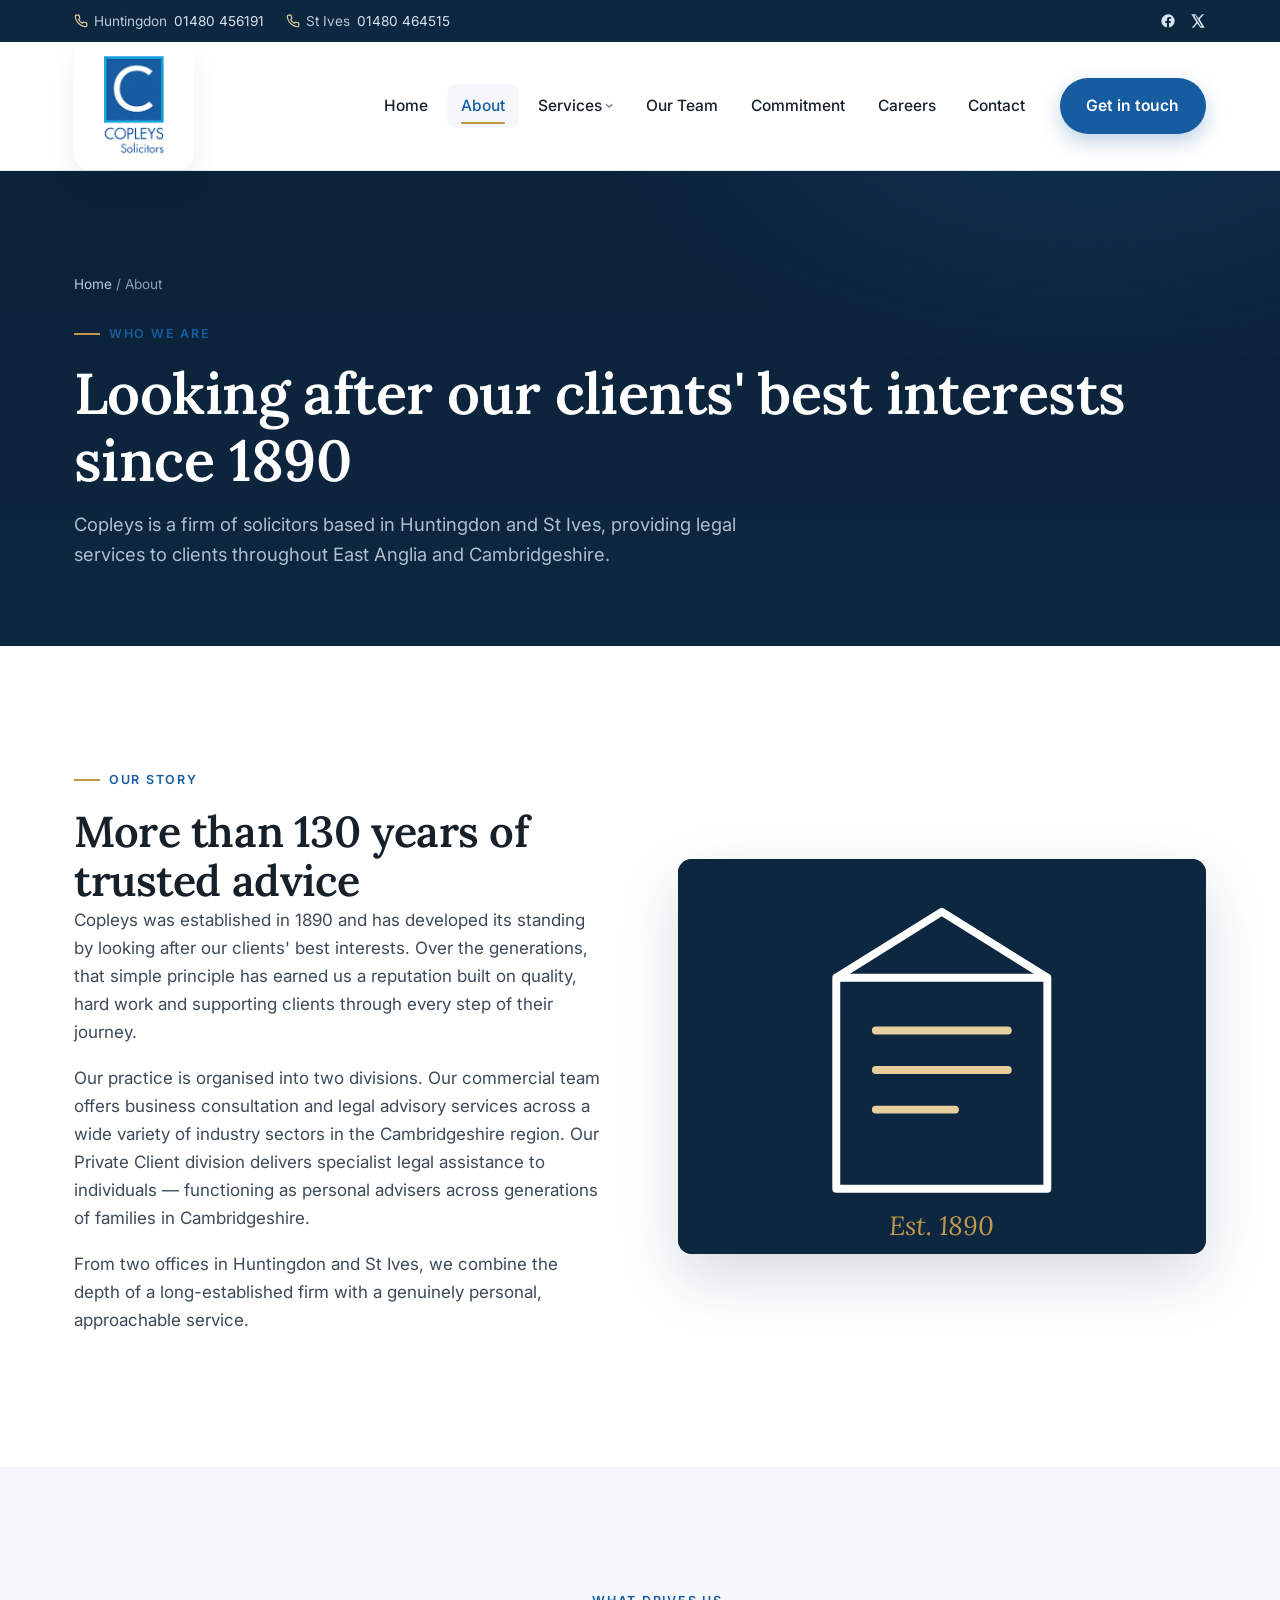
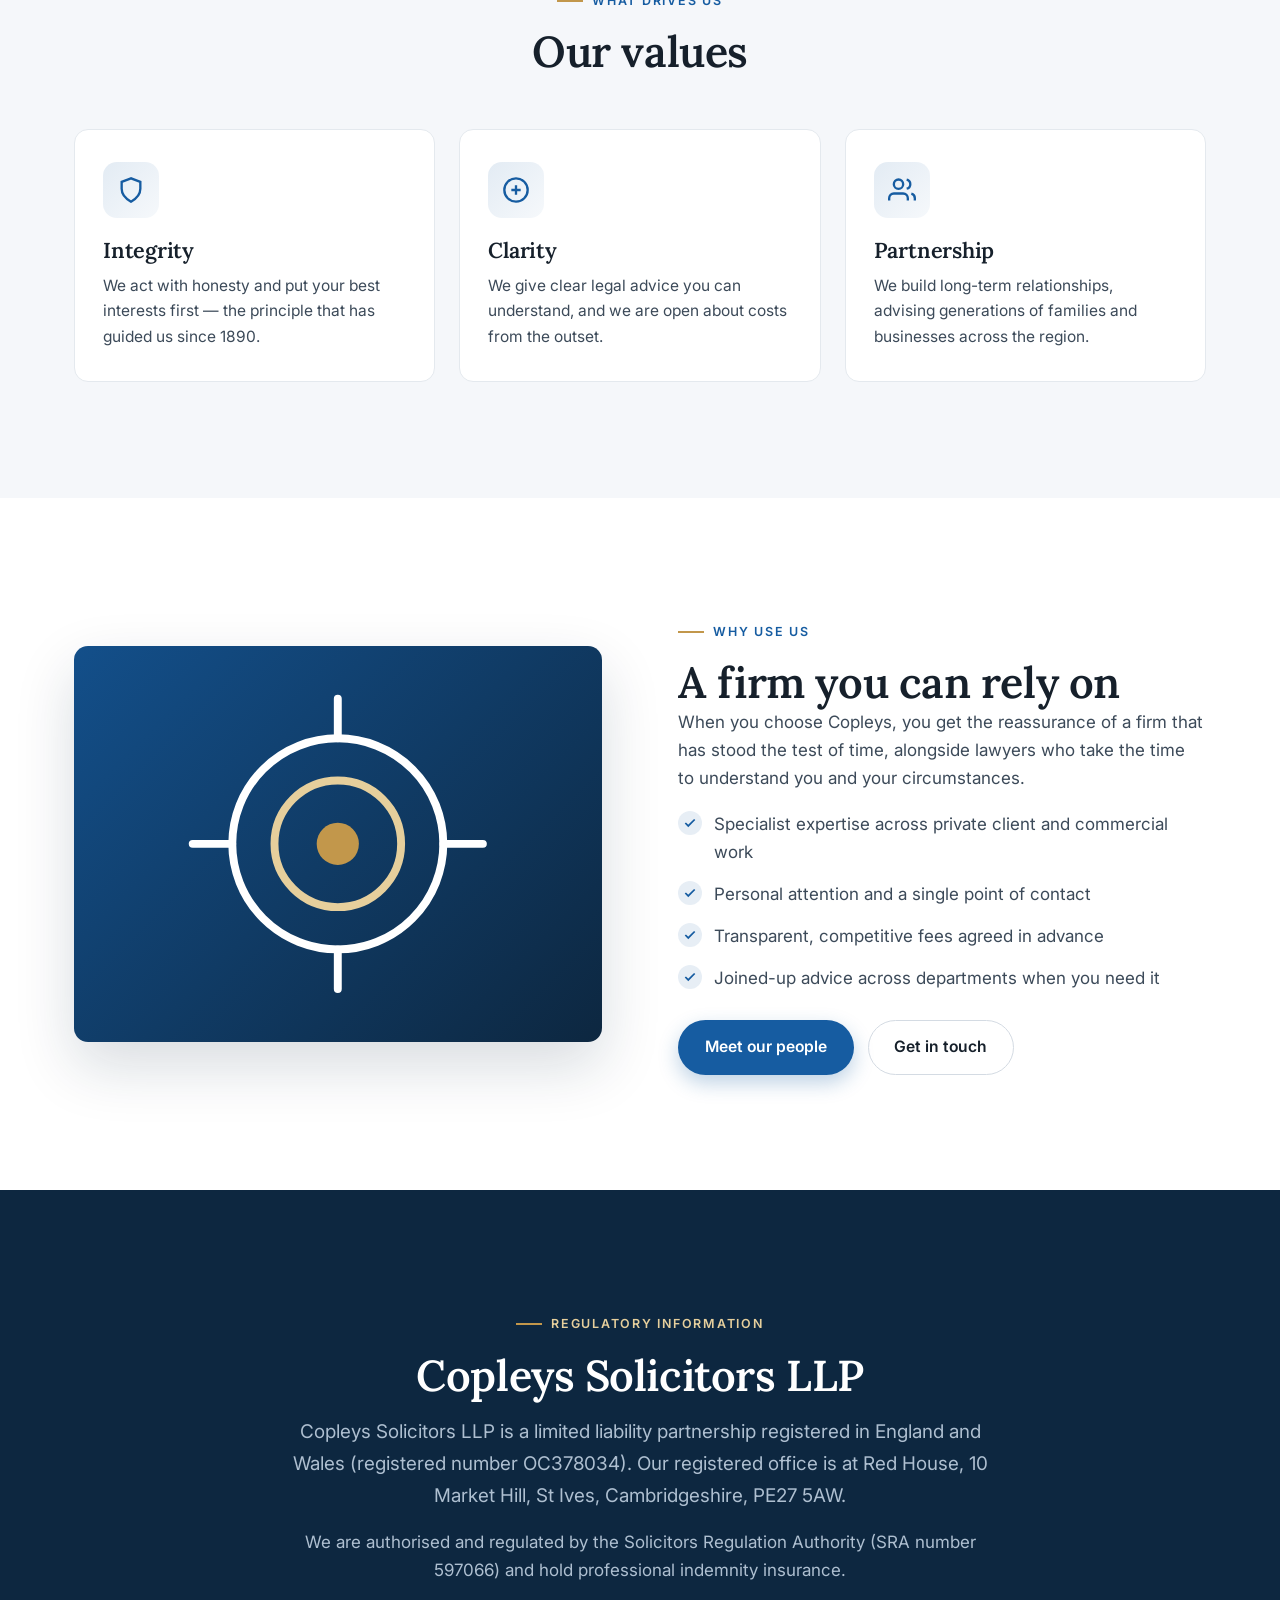
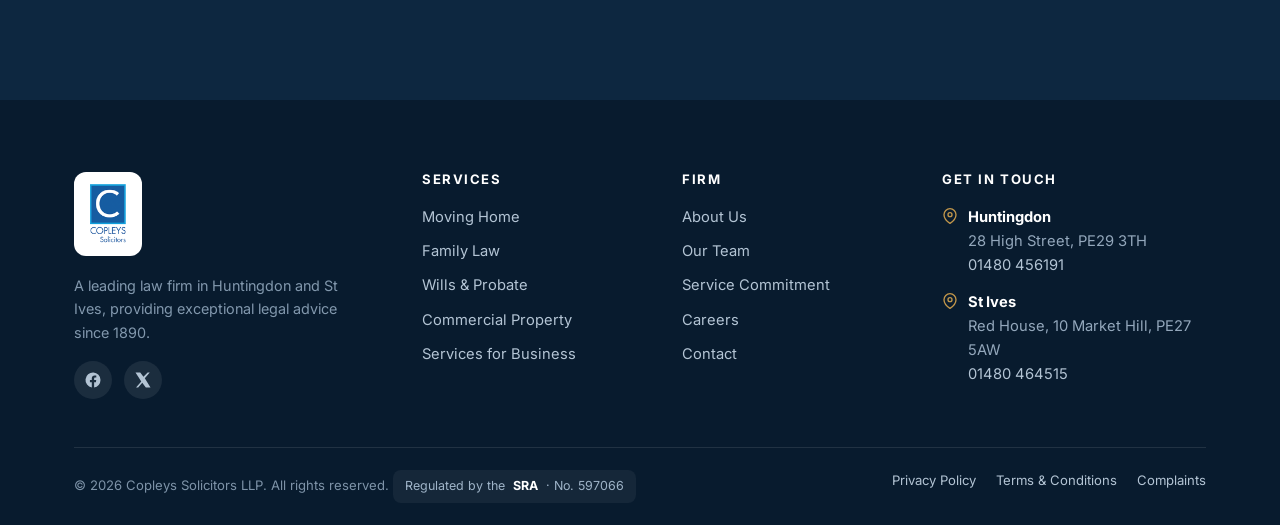
==== about.html @ 46e03400 "Initial commit" ====
<!DOCTYPE html>
<html lang="en-GB">
<head>
<meta charset="UTF-8">
<meta name="viewport" content="width=device-width, initial-scale=1.0">
<title>About Us | Copleys Solicitors, Established 1890</title>
<meta name="description" content="Copleys Solicitors was established in 1890. Personal advisers across generations of families in Huntingdon, St Ives and throughout Cambridgeshire and East Anglia.">
<link rel="icon" href="assets/favicon.png" type="image/png">
<link rel="preconnect" href="https://fonts.googleapis.com">
<link rel="preconnect" href="https://fonts.gstatic.com" crossorigin>
<link href="https://fonts.googleapis.com/css2?family=Inter:wght@400;500;600;700&family=Lora:ital,wght@0,500;0,600;1,500&display=swap" rel="stylesheet">
<link rel="stylesheet" href="css/styles.css">
</head>
<body>

<div class="topbar">
  <div class="container">
    <div class="topbar__offices">
      <span><svg viewBox="0 0 24 24" fill="none" stroke="currentColor" stroke-width="2"><path d="M22 16.9v3a2 2 0 0 1-2.2 2 19.8 19.8 0 0 1-8.6-3 19.5 19.5 0 0 1-6-6 19.8 19.8 0 0 1-3-8.6A2 2 0 0 1 4.1 2h3a2 2 0 0 1 2 1.7c.1 1 .4 1.9.7 2.8a2 2 0 0 1-.5 2.1L8.1 9.9a16 16 0 0 0 6 6l1.3-1.3a2 2 0 0 1 2.1-.4c.9.3 1.8.6 2.8.7a2 2 0 0 1 1.7 2z"/></svg> Huntingdon <a href="tel:01480456191">01480 456191</a></span>
      <span><svg viewBox="0 0 24 24" fill="none" stroke="currentColor" stroke-width="2"><path d="M22 16.9v3a2 2 0 0 1-2.2 2 19.8 19.8 0 0 1-8.6-3 19.5 19.5 0 0 1-6-6 19.8 19.8 0 0 1-3-8.6A2 2 0 0 1 4.1 2h3a2 2 0 0 1 2 1.7c.1 1 .4 1.9.7 2.8a2 2 0 0 1-.5 2.1L8.1 9.9a16 16 0 0 0 6 6l1.3-1.3a2 2 0 0 1 2.1-.4c.9.3 1.8.6 2.8.7a2 2 0 0 1 1.7 2z"/></svg> St Ives <a href="tel:01480464515">01480 464515</a></span>
    </div>
    <div class="topbar__social">
      <a href="https://www.facebook.com/pages/Copleys-Solicitors/269666099890177" aria-label="Copleys on Facebook" target="_blank" rel="noopener"><svg viewBox="0 0 24 24" fill="currentColor"><path d="M22 12a10 10 0 1 0-11.6 9.9v-7H7.9V12h2.5V9.8c0-2.5 1.5-3.9 3.8-3.9 1.1 0 2.2.2 2.2.2v2.5h-1.3c-1.2 0-1.6.8-1.6 1.6V12h2.8l-.4 2.9h-2.4v7A10 10 0 0 0 22 12z"/></svg></a>
      <a href="https://twitter.com/CopleysLaw" aria-label="Copleys on X" target="_blank" rel="noopener"><svg viewBox="0 0 24 24" fill="currentColor"><path d="M18.2 2H21l-6.6 7.5L22 22h-6.2l-4.8-6.3L5.5 22H2.7l7-8L2 2h6.3l4.3 5.7L18.2 2zm-2.2 18h1.7L8.1 3.8H6.3L16 20z"/></svg></a>
    </div>
  </div>
</div>

<header class="site-header">
  <div class="container nav">
    <a href="index.html" class="brand" aria-label="Copleys Solicitors home"><img src="assets/logo.png" alt="Copleys Solicitors"></a>
    <button class="burger" aria-label="Toggle menu" aria-expanded="false"><span></span><span></span><span></span></button>
    <div class="nav-menu">
      <ul class="nav-links nav-left">
        <li><a href="index.html">Home</a></li>
        <li><a href="about.html" aria-current="page">About</a></li>
        <li class="has-sub">
          <a href="services.html">Services</a>
          <div class="submenu">
            <a href="services.html#conveyancing">Moving Home<span>Residential conveyancing</span></a>
            <a href="services.html#family">Family Law<span>Divorce, children &amp; finances</span></a>
            <a href="services.html#wills">Wills, Probate &amp; Trusts<span>Estate planning &amp; LPAs</span></a>
            <a href="services.html#commercial-property">Commercial Property<span>Acquisitions &amp; leases</span></a>
            <a href="services.html#business">Services for Business<span>Advice for every stage</span></a>
            <a href="services.html#commercial">Commercial<span>Corporate &amp; transactions</span></a>
          </div>
        </li>
      </ul>
      <ul class="nav-links nav-right">
        <li><a href="team.html">Our Team</a></li>
        <li><a href="commitment.html">Commitment</a></li>
        <li><a href="careers.html">Careers</a></li>
        <li><a href="contact.html">Contact</a></li>
      </ul>
      <a href="contact.html" class="btn btn--primary nav-btn">Get in touch</a>
    </div>
  </div>
</header>

<main>
<section class="page-hero">
  <div class="container">
    <div class="breadcrumb"><a href="index.html">Home</a> / About</div>
    <span class="eyebrow">Who We Are</span>
    <h1>Looking after our clients' best interests since 1890</h1>
    <p>Copleys is a firm of solicitors based in Huntingdon and St Ives, providing legal services to clients throughout East Anglia and Cambridgeshire.</p>
  </div>
</section>

<section class="section">
  <div class="container split">
    <div class="reveal">
      <span class="eyebrow">Our Story</span>
      <h2>More than 130 years of trusted advice</h2>
      <div class="prose">
        <p>Copleys was established in 1890 and has developed its standing by looking after our clients' best interests. Over the generations, that simple principle has earned us a reputation built on quality, hard work and supporting clients through every step of their journey.</p>
        <p>Our practice is organised into two divisions. Our commercial team offers business consultation and legal advisory services across a wide variety of industry sectors in the Cambridgeshire region. Our Private Client division delivers specialist legal assistance to individuals — functioning as personal advisers across generations of families in Cambridgeshire.</p>
        <p>From two offices in Huntingdon and St Ives, we combine the depth of a long-established firm with a genuinely personal, approachable service.</p>
      </div>
    </div>
    <div class="split__media reveal">
      <div class="feature-media">
        <svg viewBox="0 0 400 300" preserveAspectRatio="xMidYMid slice"><rect width="400" height="300" fill="#0d2740"/><g fill="none" stroke="#fff" stroke-width="6" stroke-linejoin="round"><path d="M120 90 h160 v160 h-160 z"/><path d="M120 90 200 40 280 90"/></g><path d="M150 130 h100 M150 160 h100 M150 190 h60" stroke="#e6cf9c" stroke-width="6" stroke-linecap="round"/><text x="200" y="285" text-anchor="middle" fill="#c2974b" font-family="Lora,serif" font-style="italic" font-size="20">Est. 1890</text></svg>
      </div>
    </div>
  </div>
</section>

<!-- Values -->
<section class="section section--soft">
  <div class="container">
    <div class="sec-head center reveal"><span class="eyebrow">What Drives Us</span><h2>Our values</h2></div>
    <div class="grid grid-3">
      <div class="svc-card reveal">
        <div class="ico"><svg viewBox="0 0 24 24" fill="none" stroke="currentColor" stroke-width="2"><path d="M12 2 4 5v6c0 5 3.4 8.5 8 11 4.6-2.5 8-6 8-11V5l-8-3z"/></svg></div>
        <h3>Integrity</h3><p>We act with honesty and put your best interests first — the principle that has guided us since 1890.</p>
      </div>
      <div class="svc-card reveal">
        <div class="ico"><svg viewBox="0 0 24 24" fill="none" stroke="currentColor" stroke-width="2"><path d="M12 8v8M8 12h8"/><circle cx="12" cy="12" r="10"/></svg></div>
        <h3>Clarity</h3><p>We give clear legal advice you can understand, and we are open about costs from the outset.</p>
      </div>
      <div class="svc-card reveal">
        <div class="ico"><svg viewBox="0 0 24 24" fill="none" stroke="currentColor" stroke-width="2"><path d="M17 21v-2a4 4 0 0 0-4-4H5a4 4 0 0 0-4 4v2"/><circle cx="9" cy="7" r="4"/><path d="M23 21v-2a4 4 0 0 0-3-3.9M16 3.1a4 4 0 0 1 0 7.8"/></svg></div>
        <h3>Partnership</h3><p>We build long-term relationships, advising generations of families and businesses across the region.</p>
      </div>
    </div>
  </div>
</section>

<!-- Mission / Why use us -->
<section class="section">
  <div class="container split">
    <div class="split__media reveal">
      <div class="feature-media" style="background:linear-gradient(135deg,#134f8a,#0d2740)"><svg viewBox="0 0 400 300" preserveAspectRatio="xMidYMid slice"><rect width="400" height="300" fill="none"/><circle cx="200" cy="150" r="80" fill="none" stroke="#fff" stroke-width="6"/><circle cx="200" cy="150" r="48" fill="none" stroke="#e6cf9c" stroke-width="6"/><circle cx="200" cy="150" r="16" fill="#c2974b"/><path d="M200 70 V40 M200 260 V230 M120 150 H90 M280 150 H310" stroke="#fff" stroke-width="6" stroke-linecap="round"/></svg></div>
    </div>
    <div class="reveal">
      <span class="eyebrow">Why Use Us</span>
      <h2>A firm you can rely on</h2>
      <div class="prose">
        <p>When you choose Copleys, you get the reassurance of a firm that has stood the test of time, alongside lawyers who take the time to understand you and your circumstances.</p>
        <ul class="checklist">
          <li><span class="tick"><svg viewBox="0 0 24 24" fill="none" stroke="currentColor" stroke-width="3"><path d="M20 6 9 17l-5-5"/></svg></span> Specialist expertise across private client and commercial work</li>
          <li><span class="tick"><svg viewBox="0 0 24 24" fill="none" stroke="currentColor" stroke-width="3"><path d="M20 6 9 17l-5-5"/></svg></span> Personal attention and a single point of contact</li>
          <li><span class="tick"><svg viewBox="0 0 24 24" fill="none" stroke="currentColor" stroke-width="3"><path d="M20 6 9 17l-5-5"/></svg></span> Transparent, competitive fees agreed in advance</li>
          <li><span class="tick"><svg viewBox="0 0 24 24" fill="none" stroke="currentColor" stroke-width="3"><path d="M20 6 9 17l-5-5"/></svg></span> Joined-up advice across departments when you need it</li>
        </ul>
      </div>
      <div class="btn-row" style="margin-top:28px"><a href="team.html" class="btn btn--primary">Meet our people</a><a href="contact.html" class="btn btn--ghost">Get in touch</a></div>
    </div>
  </div>
</section>

<!-- Regulatory -->
<section class="section section--navy">
  <div class="container narrow center">
    <span class="eyebrow">Regulatory Information</span>
    <h2>Copleys Solicitors LLP</h2>
    <p class="lead" style="margin-top:16px">Copleys Solicitors LLP is a limited liability partnership registered in England and Wales (registered number OC378034). Our registered office is at Red House, 10 Market Hill, St Ives, Cambridgeshire, PE27 5AW.</p>
    <p style="margin-top:16px;color:#aebfd0">We are authorised and regulated by the Solicitors Regulation Authority (SRA number 597066) and hold professional indemnity insurance.</p>
  </div>
</section>
</main>

<footer class="site-footer">
  <div class="container">
    <div class="footer-grid">
      <div class="footer-brand">
        <img src="assets/logo.png" alt="Copleys Solicitors">
        <p>A leading law firm in Huntingdon and St Ives, providing exceptional legal advice since 1890.</p>
        <div class="footer-social">
          <a href="https://www.facebook.com/pages/Copleys-Solicitors/269666099890177" aria-label="Facebook" target="_blank" rel="noopener"><svg viewBox="0 0 24 24" fill="currentColor"><path d="M22 12a10 10 0 1 0-11.6 9.9v-7H7.9V12h2.5V9.8c0-2.5 1.5-3.9 3.8-3.9 1.1 0 2.2.2 2.2.2v2.5h-1.3c-1.2 0-1.6.8-1.6 1.6V12h2.8l-.4 2.9h-2.4v7A10 10 0 0 0 22 12z"/></svg></a>
          <a href="https://twitter.com/CopleysLaw" aria-label="X" target="_blank" rel="noopener"><svg viewBox="0 0 24 24" fill="currentColor"><path d="M18.2 2H21l-6.6 7.5L22 22h-6.2l-4.8-6.3L5.5 22H2.7l7-8L2 2h6.3l4.3 5.7L18.2 2z"/></svg></a>
        </div>
      </div>
      <div><h4>Services</h4><ul class="footer-links"><li><a href="services.html#conveyancing">Moving Home</a></li><li><a href="services.html#family">Family Law</a></li><li><a href="services.html#wills">Wills &amp; Probate</a></li><li><a href="services.html#commercial-property">Commercial Property</a></li><li><a href="services.html#business">Services for Business</a></li></ul></div>
      <div><h4>Firm</h4><ul class="footer-links"><li><a href="about.html">About Us</a></li><li><a href="team.html">Our Team</a></li><li><a href="commitment.html">Service Commitment</a></li><li><a href="careers.html">Careers</a></li><li><a href="contact.html">Contact</a></li></ul></div>
      <div><h4>Get in touch</h4><ul class="footer-contact">
        <li><svg viewBox="0 0 24 24" fill="none" stroke="currentColor" stroke-width="2"><path d="M21 10c0 7-9 13-9 13s-9-6-9-13a9 9 0 0 1 18 0z"/><circle cx="12" cy="10" r="3"/></svg><span><strong style="color:#fff">Huntingdon</strong><br>28 High Street, PE29 3TH<br><a href="tel:01480456191">01480 456191</a></span></li>
        <li><svg viewBox="0 0 24 24" fill="none" stroke="currentColor" stroke-width="2"><path d="M21 10c0 7-9 13-9 13s-9-6-9-13a9 9 0 0 1 18 0z"/><circle cx="12" cy="10" r="3"/></svg><span><strong style="color:#fff">St Ives</strong><br>Red House, 10 Market Hill, PE27 5AW<br><a href="tel:01480464515">01480 464515</a></span></li>
      </ul></div>
    </div>
    <div class="footer-bottom">
      <div>© <span id="year">2026</span> Copleys Solicitors LLP. All rights reserved. <span class="sra-badge">Regulated by the <strong>SRA</strong> · No. 597066</span></div>
      <div class="legal-links"><a href="privacy.html">Privacy Policy</a><a href="terms.html">Terms &amp; Conditions</a><a href="commitment.html#complaints">Complaints</a></div>
    </div>
  </div>
</footer>
<script src="js/main.js"></script>
</body>
</html>
---- css/styles.css ----
/* ==========================================================================
   Copleys Solicitors — modern rebuild
   Brand blue sampled from logo: #165CA1
   ========================================================================== */

:root {
  /* Brand */
  --blue:        #165ca1;   /* exact logo blue */
  --blue-600:    #134f8a;
  --blue-700:    #0f3f70;
  --navy:        #0d2740;   /* deep navy for dark sections */
  --navy-900:    #081b2e;
  --gold:        #c2974b;   /* restrained premium accent */
  --gold-soft:   #e6cf9c;

  /* Neutrals */
  --ink:         #16202b;
  --body:        #3c4a59;
  --muted:       #6b7886;
  --line:        #e4e9ee;
  --line-2:      #d4dbe3;
  --bg:          #ffffff;
  --bg-soft:     #f5f7fa;
  --bg-soft-2:   #eef2f6;
  --white:       #ffffff;

  /* Type */
  --serif: "Lora", Georgia, "Times New Roman", serif;
  --sans:  "Inter", -apple-system, BlinkMacSystemFont, "Segoe UI", Roboto, sans-serif;

  /* Layout */
  --maxw: 1180px;
  --radius: 14px;
  --radius-sm: 10px;
  --shadow-sm: 0 1px 2px rgba(13,39,64,.06), 0 2px 8px rgba(13,39,64,.05);
  --shadow:    0 6px 24px rgba(13,39,64,.08), 0 2px 6px rgba(13,39,64,.05);
  --shadow-lg: 0 24px 60px rgba(13,39,64,.16);
  --ease: cubic-bezier(.22,.61,.36,1);
}

/* ---------- Reset ---------- */
*, *::before, *::after { box-sizing: border-box; }
* { margin: 0; }
html { scroll-behavior: smooth; -webkit-text-size-adjust: 100%; }
body {
  font-family: var(--sans);
  color: var(--body);
  background: var(--bg);
  line-height: 1.65;
  font-size: 17px;
  -webkit-font-smoothing: antialiased;
  text-rendering: optimizeLegibility;
  overflow-x: hidden;
}
img { max-width: 100%; display: block; }
a { color: var(--blue); text-decoration: none; transition: color .2s var(--ease); }
a:hover { color: var(--blue-700); }
ul { list-style: none; padding: 0; }

h1, h2, h3, h4 {
  font-family: var(--serif);
  color: var(--ink);
  line-height: 1.15;
  font-weight: 600;
  letter-spacing: -.01em;
}
h1 { font-size: clamp(2.3rem, 5vw, 3.6rem); }
h2 { font-size: clamp(1.8rem, 3.6vw, 2.7rem); }
h3 { font-size: 1.35rem; }
p { margin-bottom: 1rem; }
p:last-child { margin-bottom: 0; }

:focus-visible { outline: 3px solid var(--blue); outline-offset: 2px; border-radius: 4px; }

/* ---------- Layout helpers ---------- */
.container { width: 100%; max-width: var(--maxw); margin-inline: auto; padding-inline: 24px; }
.section { padding: clamp(64px, 9vw, 120px) 0; }
.section--soft { background: var(--bg-soft); }
.section--navy { background: var(--navy); color: #cdd9e6; }
.section--navy h2, .section--navy h3 { color: #fff; }
.narrow { max-width: 760px; }
.center { text-align: center; }
.mx-auto { margin-inline: auto; }

.eyebrow {
  display: inline-flex; align-items: center; gap: .55rem;
  font-family: var(--sans);
  font-size: .78rem; font-weight: 600;
  letter-spacing: .14em; text-transform: uppercase;
  color: var(--blue);
  margin-bottom: 1rem;
}
.eyebrow::before { content: ""; width: 26px; height: 2px; background: var(--gold); display: inline-block; }
.section--navy .eyebrow { color: var(--gold-soft); }
.lead { font-size: 1.18rem; color: var(--muted); line-height: 1.7; }
.section--navy .lead { color: #aebfd0; }

/* ---------- Buttons ---------- */
.btn {
  display: inline-flex; align-items: center; justify-content: center; gap: .55rem;
  font-family: var(--sans); font-weight: 600; font-size: .98rem;
  padding: .85rem 1.6rem; border-radius: 999px;
  border: 1.5px solid transparent; cursor: pointer;
  transition: transform .2s var(--ease), background .2s var(--ease), box-shadow .2s var(--ease), color .2s var(--ease);
  white-space: nowrap;
}
.btn svg { width: 18px; height: 18px; }
.btn--primary { background: var(--blue); color: #fff; box-shadow: 0 8px 20px rgba(22,92,161,.28); }
.btn--primary:hover { background: var(--blue-700); color: #fff; transform: translateY(-2px); box-shadow: 0 12px 26px rgba(22,92,161,.34); }
.btn--ghost { background: transparent; color: var(--ink); border-color: var(--line-2); }
.btn--ghost:hover { border-color: var(--blue); color: var(--blue); transform: translateY(-2px); }
.btn--light { background: #fff; color: var(--navy); }
.btn--light:hover { color: var(--blue-700); transform: translateY(-2px); box-shadow: var(--shadow); }
.btn--outline-light { background: transparent; color: #fff; border-color: rgba(255,255,255,.4); }
.btn--outline-light:hover { background: rgba(255,255,255,.1); color: #fff; border-color: #fff; transform: translateY(-2px); }
.btn-row { display: flex; flex-wrap: wrap; gap: 14px; }

/* ==========================================================================
   Header / Nav
   ========================================================================== */
.topbar {
  background: var(--navy);
  color: #b9c8d8;
  font-size: .85rem;
}
.topbar .container {
  display: flex; align-items: center; justify-content: space-between;
  gap: 16px; min-height: 42px; flex-wrap: wrap;
}
.topbar a { color: #d7e2ee; }
.topbar a:hover { color: #fff; }
.topbar__offices { display: flex; gap: 22px; flex-wrap: wrap; }
.topbar__offices span { display: inline-flex; align-items: center; gap: .4rem; }
.topbar__offices svg { width: 14px; height: 14px; color: var(--gold-soft); }
.topbar__social { display: flex; gap: 14px; align-items: center; }
.topbar__social a { display: inline-flex; }
.topbar__social svg { width: 16px; height: 16px; }

.site-header {
  position: sticky; top: 0; z-index: 100;
  background: rgba(255,255,255,.86);
  backdrop-filter: saturate(160%) blur(12px);
  -webkit-backdrop-filter: saturate(160%) blur(12px);
  border-bottom: 1px solid var(--line);
  transition: box-shadow .3s var(--ease);
}
.site-header.is-stuck { box-shadow: 0 6px 24px rgba(13,39,64,.09); }
.nav { display: flex; align-items: center; justify-content: space-between; min-height: 104px; gap: 24px; }
.brand { display: flex; align-items: center; gap: 12px; flex-shrink: 0; }
.brand img { height: 88px; width: auto; }
.nav-links { display: flex; align-items: center; gap: 4px; }
.nav-links > li > a {
  display: block; padding: .6rem .9rem; border-radius: 8px;
  font-weight: 500; font-size: .97rem; color: var(--ink);
  position: relative; white-space: nowrap;
}
.nav-links > li > a:hover,
.nav-links > li > a[aria-current="page"] { color: var(--blue); background: var(--bg-soft); }
.nav-links > li > a[aria-current="page"]::after {
  content: ""; position: absolute; left: 14px; right: 14px; bottom: 4px; height: 2px; background: var(--gold); border-radius: 2px;
  transform: none; /* override the .has-sub caret rotate so the underline stays horizontal */
  margin: 0;
}
.nav-cta { display: flex; align-items: center; gap: 12px; flex-shrink: 0; }
.nav-btn { display: none; } /* shown only inside mobile menu by default; revealed on desktop */

/* Desktop: logo top-left (large, on a white plate that drops below the bar),
   full nav + CTA on the right. Single vertically-centred row. */
@media (min-width: 1024px) {
  .nav {
    display: flex; flex-wrap: nowrap; align-items: center;
    min-height: 90px; gap: 4px;
  }
  .nav-menu { display: contents; }                 /* hoist lists + button onto the row */
  .brand {
    order: 0; margin-right: auto;                   /* pin logo left, push nav right */
    align-self: flex-start;                         /* top-align so the plate drops down */
    display: flex; align-items: center; justify-content: center;
    height: 128px; padding: 0 30px;                 /* taller than the 90px bar → ~38px overhang */
    background: #fff; border-radius: 0 0 16px 16px;
    box-shadow: 0 16px 26px rgba(13,39,64,.07);
    position: relative; z-index: 3;
  }
  .brand img { height: 100px; }                     /* big, clear logo */
  .nav-left, .nav-right { display: flex; align-items: center; gap: 4px; }
  .nav-left  { order: 1; }
  .nav-right { order: 2; }
  .nav-btn   { order: 3; display: inline-flex; margin-left: 16px; }
}

/* dropdown */
.has-sub { position: relative; }
.has-sub > a::after { content: "›"; margin-left: .35rem; transform: rotate(90deg); display: inline-block; font-size: .9em; color: var(--muted); }
.submenu {
  position: absolute; top: calc(100% + 6px); left: 0;
  background: #fff; border: 1px solid var(--line); border-radius: 12px;
  box-shadow: var(--shadow-lg); padding: 8px; min-width: 268px;
  opacity: 0; visibility: hidden; transform: translateY(8px);
  transition: opacity .2s var(--ease), transform .2s var(--ease), visibility .2s;
}
.has-sub:hover .submenu, .has-sub:focus-within .submenu { opacity: 1; visibility: visible; transform: translateY(0); }
.submenu a { display: block; padding: .6rem .8rem; border-radius: 8px; color: var(--ink); font-size: .95rem; font-weight: 500; }
.submenu a:hover { background: var(--bg-soft); color: var(--blue); }
.submenu a span { display: block; font-size: .8rem; color: var(--muted); font-weight: 400; margin-top: 1px; }

/* burger */
.burger { display: none; background: none; border: 0; cursor: pointer; padding: 10px; border-radius: 8px; }
.burger span { display: block; width: 24px; height: 2px; background: var(--ink); border-radius: 2px; transition: transform .3s var(--ease), opacity .2s; }
.burger span + span { margin-top: 6px; }
body.menu-open .burger span:nth-child(1) { transform: translateY(8px) rotate(45deg); }
body.menu-open .burger span:nth-child(2) { opacity: 0; }
body.menu-open .burger span:nth-child(3) { transform: translateY(-8px) rotate(-45deg); }

/* ==========================================================================
   Hero
   ========================================================================== */
.hero {
  position: relative; overflow: hidden;
  background-color: var(--navy);
  color: #e7eef5;
  padding: clamp(70px, 11vw, 140px) 0 clamp(80px, 12vw, 150px);
}
/* original-site banner photo of the building, muted behind a navy wash */
.hero::before {
  content: ""; position: absolute; inset: 0; pointer-events: none; z-index: 0;
  background: url("../assets/banner-building.jpg") center right / cover no-repeat;
  opacity: .9;
}
.hero::after {
  content: ""; position: absolute; inset: 0; pointer-events: none; z-index: 1;
  background:
    radial-gradient(1100px 600px at 80% -10%, rgba(22,92,161,.28), transparent 60%),
    linear-gradient(95deg, #081b2e 0%, rgba(11,34,56,.94) 38%, rgba(13,39,64,.78) 70%, rgba(13,39,64,.66) 100%),
    radial-gradient(rgba(255,255,255,.05) 1px, transparent 1px);
  background-size: auto, auto, 28px 28px;
}
.hero .container { position: relative; z-index: 2; }
.hero__grid { display: grid; grid-template-columns: 1.15fr .85fr; gap: 56px; align-items: center; }
.hero h1 { color: #fff; max-width: 14ch; }
.hero h1 em { font-style: italic; color: var(--gold-soft); }
.hero__lead { font-size: 1.2rem; color: #b9cadb; margin: 1.4rem 0 2rem; max-width: 52ch; }
.hero .eyebrow { color: var(--gold-soft); }
.hero__stats { display: flex; gap: 36px; margin-top: 3rem; flex-wrap: wrap; }
.hero__stat .n { font-family: var(--serif); font-size: 2.2rem; color: #fff; line-height: 1; }
.hero__stat .l { font-size: .85rem; color: #9fb4c8; margin-top: .4rem; letter-spacing: .02em; }

.hero__card {
  background: rgba(255,255,255,.06);
  border: 1px solid rgba(255,255,255,.14);
  border-radius: 18px; padding: 28px;
  backdrop-filter: blur(6px);
}
.hero__card h3 { color: #fff; font-size: 1.2rem; margin-bottom: 4px; }
.hero__card p.sub { color: #9fb4c8; font-size: .92rem; margin-bottom: 18px; }
.office-card { display: flex; gap: 14px; padding: 16px 0; border-top: 1px solid rgba(255,255,255,.12); }
.office-card:first-of-type { border-top: 0; }
.office-card .ico { flex-shrink: 0; width: 40px; height: 40px; border-radius: 10px; background: rgba(194,151,75,.16); color: var(--gold-soft); display: grid; place-items: center; }
.office-card .ico svg { width: 20px; height: 20px; }
.office-card .name { color: #fff; font-weight: 600; font-size: .98rem; }
.office-card .addr { color: #9fb4c8; font-size: .85rem; }
.office-card .tel { color: var(--gold-soft); font-weight: 600; font-size: .98rem; }

/* trust strip */
.trustbar { background: var(--navy-900); color: #8ea4ba; }
.trustbar .container { display: flex; flex-wrap: wrap; gap: 18px 40px; align-items: center; justify-content: center; padding-block: 20px; font-size: .88rem; }
.trustbar span { display: inline-flex; align-items: center; gap: .5rem; }
.trustbar svg { width: 16px; height: 16px; color: var(--gold); }

/* ==========================================================================
   Section heads
   ========================================================================== */
.sec-head { max-width: 640px; margin-bottom: 52px; }
.sec-head.center { margin-inline: auto; }
.sec-head p { margin-top: .9rem; }

/* ---------- Service cards ---------- */
.grid { display: grid; gap: 24px; }
.grid-3 { grid-template-columns: repeat(3, 1fr); }
.grid-2 { grid-template-columns: repeat(2, 1fr); }
.grid-4 { grid-template-columns: repeat(4, 1fr); }

.svc-card {
  background: #fff; border: 1px solid var(--line); border-radius: var(--radius);
  padding: 32px 28px; transition: transform .3s var(--ease), box-shadow .3s var(--ease), border-color .3s var(--ease);
  display: flex; flex-direction: column; height: 100%;
}
.svc-card:hover { transform: translateY(-6px); box-shadow: var(--shadow); border-color: transparent; }
.svc-card .ico {
  width: 56px; height: 56px; border-radius: 14px;
  background: linear-gradient(135deg, rgba(22,92,161,.12), rgba(22,92,161,.04));
  color: var(--blue); display: grid; place-items: center; margin-bottom: 20px;
}
.svc-card .ico svg { width: 28px; height: 28px; }
.svc-card h3 { margin-bottom: 10px; }
.svc-card p { color: var(--body); font-size: .97rem; flex-grow: 1; }
.svc-card .more { margin-top: 18px; font-weight: 600; font-size: .92rem; color: var(--blue); display: inline-flex; align-items: center; gap: .4rem; }
.svc-card .more svg { width: 16px; height: 16px; transition: transform .2s var(--ease); }
.svc-card:hover .more svg { transform: translateX(4px); }

/* ---------- Feature / split ---------- */
.split { display: grid; grid-template-columns: 1fr 1fr; gap: clamp(36px, 6vw, 80px); align-items: center; }
.split--reverse .split__media { order: 2; }
.feature-media {
  border-radius: var(--radius); overflow: hidden; position: relative;
  background: linear-gradient(135deg, var(--navy), var(--blue-700));
  aspect-ratio: 4/3; box-shadow: var(--shadow-lg);
}
.feature-media svg { position: absolute; inset: 0; width: 100%; height: 100%; }
.feature-media img { position: absolute; inset: 0; width: 100%; height: 100%; object-fit: cover; }
.feature-media--photo { aspect-ratio: 4/5; }

.checklist { display: grid; gap: 14px; margin-top: 8px; }
.checklist li { display: flex; gap: 12px; align-items: flex-start; }
.checklist .tick { flex-shrink: 0; width: 24px; height: 24px; border-radius: 50%; background: rgba(22,92,161,.1); color: var(--blue); display: grid; place-items: center; margin-top: 1px; }
.checklist .tick svg { width: 14px; height: 14px; }
.section--navy .checklist .tick { background: rgba(194,151,75,.2); color: var(--gold-soft); }

/* ---------- Stats band ---------- */
.stats-band { display: grid; grid-template-columns: repeat(4,1fr); gap: 24px; text-align: center; }
.stats-band .n { font-family: var(--serif); font-size: clamp(2.2rem,4vw,3rem); color: #fff; line-height: 1; }
.stats-band .l { color: #9fb4c8; font-size: .92rem; margin-top: .6rem; }

/* ---------- Practice detail anchors ---------- */
.practice {
  scroll-margin-top: 120px;
  padding: clamp(48px,7vw,84px) 0; border-bottom: 1px solid var(--line);
}
.practice:last-child { border-bottom: 0; }
.practice .tag { font-size: .8rem; font-weight: 600; letter-spacing: .12em; text-transform: uppercase; color: var(--gold); }

/* ---------- Team ---------- */
.team-card { text-align: center; }
.team-card .avatar {
  width: 116px; height: 116px; border-radius: 50%; margin: 0 auto 18px;
  display: grid; place-items: center; font-family: var(--serif); font-size: 2.4rem; color: #fff;
  background: linear-gradient(135deg, var(--blue), var(--blue-700));
  box-shadow: 0 10px 24px rgba(22,92,161,.25);
}
.team-card h3 { font-size: 1.15rem; margin-bottom: 2px; }
.team-card .role { color: var(--blue); font-weight: 600; font-size: .9rem; }
.team-card .dept { color: var(--muted); font-size: .85rem; margin-top: 4px; }

/* ---------- Profile cards (with photo + bio) ---------- */
.profiles { display: grid; gap: 28px; }
.profile {
  display: grid; grid-template-columns: 220px 1fr; gap: 32px; align-items: start;
  background: #fff; border: 1px solid var(--line); border-radius: var(--radius);
  padding: 28px; box-shadow: var(--shadow-sm); transition: box-shadow .3s var(--ease), transform .3s var(--ease);
}
.profile:hover { box-shadow: var(--shadow); transform: translateY(-3px); }
.profile__photo {
  border-radius: var(--radius-sm); overflow: hidden; aspect-ratio: 1/1;
  background: linear-gradient(135deg, var(--bg-soft-2), var(--bg-soft));
  border: 1px solid var(--line);
}
.profile__photo img { width: 100%; height: 100%; object-fit: cover; object-position: top center; display: block; }
.profile__meta { display: flex; flex-direction: column; }
.profile__name { font-size: 1.4rem; margin-bottom: 2px; }
.profile__role { color: var(--blue); font-weight: 600; font-size: .95rem; }
.profile__badges { display: flex; flex-wrap: wrap; gap: 8px; margin: 12px 0 14px; }
.profile__badge { font-size: .74rem; font-weight: 600; letter-spacing: .04em; text-transform: uppercase; color: var(--blue-700); background: rgba(22,92,161,.09); padding: 4px 10px; border-radius: 999px; }
.profile__badge.alt { color: var(--gold); background: rgba(194,151,75,.12); }
.profile__bio { color: var(--body); font-size: .96rem; }
.profile__bio p { margin-bottom: .8rem; }
.profile__bio ul { display: grid; gap: 6px; margin: .2rem 0 1rem; }
.profile__bio ul li { position: relative; padding-left: 1.4rem; font-size: .93rem; }
.profile__bio ul li::before { content: ""; position: absolute; left: .2rem; top: .6rem; width: 6px; height: 6px; border-radius: 50%; background: var(--gold); }
.profile__quote { border-left: 3px solid var(--gold); padding: 4px 0 4px 16px; margin: 4px 0 12px; font-style: italic; color: var(--muted); font-size: .92rem; }
.profile__contact { margin-top: auto; padding-top: 14px; display: flex; flex-wrap: wrap; gap: 16px; font-size: .9rem; }
.profile__contact a { font-weight: 600; display: inline-flex; align-items: center; gap: 6px; }
.profile__contact svg { width: 15px; height: 15px; }

@media (max-width: 720px) {
  .profile { grid-template-columns: 1fr; gap: 20px; text-align: left; }
  .profile__photo { max-width: 180px; }
}

/* ---------- CTA band ---------- */
.cta {
  background: radial-gradient(800px 400px at 80% 0%, rgba(22,92,161,.35), transparent 60%), var(--navy);
  color: #cdd9e6; border-radius: var(--radius); padding: clamp(40px,6vw,72px);
  text-align: center; position: relative; overflow: hidden;
}
.cta h2 { color: #fff; margin-bottom: 12px; }
.cta p { max-width: 50ch; margin-inline: auto; margin-bottom: 28px; color: #aebfd0; }
.cta .btn-row { justify-content: center; }

/* ---------- Page hero (interior) ---------- */
.page-hero {
  background:
    radial-gradient(900px 500px at 85% -20%, rgba(22,92,161,.25), transparent 60%),
    linear-gradient(180deg, #0b2238, var(--navy));
  color: #cdd9e6; padding: clamp(60px,8vw,110px) 0 clamp(48px,6vw,80px);
  position: relative; overflow: hidden;
}
.page-hero::after {
  content: ""; position: absolute; inset: 0; pointer-events: none;
  background-image: radial-gradient(rgba(255,255,255,.06) 1px, transparent 1px); background-size: 28px 28px;
  mask-image: linear-gradient(180deg, transparent, #000 40%, transparent); opacity: .45;
}
.page-hero .container { position: relative; z-index: 2; }
.page-hero h1 { color: #fff; }
.page-hero p { color: #aebfd0; font-size: 1.15rem; max-width: 58ch; margin-top: 1rem; }
.breadcrumb { font-size: .85rem; color: #87a0b8; margin-bottom: 1.2rem; }
.breadcrumb a { color: #b9cadb; }
.breadcrumb a:hover { color: #fff; }

/* ---------- Prose ---------- */
.prose h2 { margin: 2.4rem 0 1rem; }
.prose h3 { margin: 1.8rem 0 .8rem; color: var(--ink); }
.prose p { margin-bottom: 1.1rem; }
.prose ul.bullets { display: grid; gap: 10px; margin: 1rem 0 1.4rem; }
.prose ul.bullets li { position: relative; padding-left: 1.8rem; }
.prose ul.bullets li::before { content: ""; position: absolute; left: .2rem; top: .62rem; width: 7px; height: 7px; border-radius: 50%; background: var(--gold); }

/* ---------- Contact ---------- */
.contact-grid { display: grid; grid-template-columns: 1fr 1fr; gap: 28px; }
.office-block { background: #fff; border: 1px solid var(--line); border-radius: var(--radius); padding: 32px; box-shadow: var(--shadow-sm); }
.office-block h3 { display: flex; align-items: center; gap: 10px; }
.office-block .pin { width: 34px; height: 34px; border-radius: 9px; background: rgba(22,92,161,.1); color: var(--blue); display: grid; place-items: center; }
.office-block .pin svg { width: 18px; height: 18px; }
.detail-row { display: flex; gap: 12px; padding: 12px 0; border-top: 1px solid var(--line); align-items: flex-start; }
.detail-row:first-of-type { border-top: 0; }
.detail-row .k { color: var(--muted); font-size: .8rem; text-transform: uppercase; letter-spacing: .08em; width: 64px; flex-shrink: 0; padding-top: 2px; }
.detail-row .v { color: var(--ink); font-weight: 500; }

.form-card { background: #fff; border: 1px solid var(--line); border-radius: var(--radius); padding: 32px; box-shadow: var(--shadow); }
.field { margin-bottom: 18px; }
.field label { display: block; font-size: .88rem; font-weight: 600; color: var(--ink); margin-bottom: 6px; }
.field input, .field select, .field textarea {
  width: 100%; padding: .8rem 1rem; border: 1.5px solid var(--line-2); border-radius: 10px;
  font: inherit; font-size: .97rem; color: var(--ink); background: var(--bg-soft); transition: border-color .2s, background .2s, box-shadow .2s;
}
.field input:focus, .field select:focus, .field textarea:focus { outline: none; border-color: var(--blue); background: #fff; box-shadow: 0 0 0 4px rgba(22,92,161,.12); }
.field textarea { min-height: 130px; resize: vertical; }
.form-note { font-size: .82rem; color: var(--muted); margin-top: 6px; }
.form-success { display: none; padding: 14px 16px; border-radius: 10px; background: rgba(22,92,161,.08); color: var(--blue-700); font-weight: 500; font-size: .95rem; border: 1px solid rgba(22,92,161,.2); margin-top: 14px; }
.form-success.show { display: block; }

/* ---------- Map embed ---------- */
.map-frame { border: 0; width: 100%; height: 100%; min-height: 320px; border-radius: var(--radius); filter: grayscale(.2) contrast(1.05); }

/* ---------- Accordion (commitment) ---------- */
.accordion { border: 1px solid var(--line); border-radius: var(--radius); overflow: hidden; background: #fff; box-shadow: var(--shadow-sm); }
.acc-item { border-top: 1px solid var(--line); }
.acc-item:first-child { border-top: 0; }
.acc-head { width: 100%; text-align: left; background: none; border: 0; cursor: pointer; padding: 20px 24px; display: flex; justify-content: space-between; align-items: center; gap: 16px; font-family: var(--serif); font-size: 1.1rem; color: var(--ink); }
.acc-head .plus { flex-shrink: 0; width: 28px; height: 28px; border-radius: 50%; background: var(--bg-soft); color: var(--blue); display: grid; place-items: center; transition: transform .3s var(--ease), background .2s; font-size: 1.2rem; }
.acc-item.open .acc-head .plus { transform: rotate(45deg); background: var(--blue); color: #fff; }
.acc-body { max-height: 0; overflow: hidden; transition: max-height .35s var(--ease); }
.acc-body__inner { padding: 0 24px 22px; color: var(--body); }

/* ==========================================================================
   Footer
   ========================================================================== */
.site-footer { background: var(--navy-900); color: #93a7bb; padding: 72px 0 0; font-size: .92rem; }
.footer-grid { display: grid; grid-template-columns: 1.4fr 1fr 1fr 1.2fr; gap: 40px; padding-bottom: 48px; }
.site-footer h4 { color: #fff; font-family: var(--sans); font-size: .82rem; letter-spacing: .12em; text-transform: uppercase; margin-bottom: 18px; font-weight: 700; }
.site-footer a { color: #b3c4d4; }
.site-footer a:hover { color: #fff; }
.footer-brand img { height: 84px; width: auto; background: #fff; padding: 12px 16px; border-radius: 12px; margin-bottom: 18px; }
.footer-brand p { font-size: .9rem; color: #8298ad; max-width: 32ch; }
.footer-links li { margin-bottom: 10px; }
.footer-contact li { margin-bottom: 12px; display: flex; gap: 10px; }
.footer-contact svg { width: 16px; height: 16px; color: var(--gold); flex-shrink: 0; margin-top: 3px; }
.footer-social { display: flex; gap: 12px; margin-top: 8px; }
.footer-social a { width: 38px; height: 38px; border-radius: 50%; background: rgba(255,255,255,.08); display: grid; place-items: center; transition: background .2s, transform .2s; }
.footer-social a:hover { background: var(--blue); transform: translateY(-2px); }
.footer-social svg { width: 18px; height: 18px; }
.footer-bottom { border-top: 1px solid rgba(255,255,255,.1); padding: 22px 0; display: flex; justify-content: space-between; gap: 16px; flex-wrap: wrap; font-size: .82rem; color: #7e93a8; }
.footer-bottom .legal-links { display: flex; gap: 20px; flex-wrap: wrap; }
.sra-badge { display: inline-flex; align-items: center; gap: 8px; background: rgba(255,255,255,.05); padding: 6px 12px; border-radius: 8px; font-size: .78rem; color: #9fb4c8; }
.sra-badge strong { color: #fff; }

/* ==========================================================================
   Reveal animation
   ========================================================================== */
.reveal { opacity: 0; transform: translateY(24px); transition: opacity .7s var(--ease), transform .7s var(--ease); }
.reveal.in { opacity: 1; transform: none; }
@media (prefers-reduced-motion: reduce) {
  * { animation: none !important; transition: none !important; scroll-behavior: auto !important; }
  .reveal { opacity: 1; transform: none; }
}

/* ==========================================================================
   Responsive
   ========================================================================== */
@media (max-width: 1024px) {
  .hero__grid { grid-template-columns: 1fr; gap: 40px; }
  .grid-4 { grid-template-columns: repeat(2,1fr); }
  .footer-grid { grid-template-columns: 1fr 1fr; gap: 36px; }
}
@media (max-width: 1023px) {
  .topbar { display: none; }
  .burger { display: block; order: 3; }
  /* backdrop-filter creates a containing block for fixed children, which would
     trap the full-screen mobile menu inside the header — disable it on mobile */
  .site-header { backdrop-filter: none; -webkit-backdrop-filter: none; background: #fff; }
  .nav { display: flex; align-items: center; justify-content: space-between; min-height: 84px; }
  .brand { order: 1; }
  .brand img { height: 70px; }
  /* the whole menu (both lists + button) becomes the slide-out panel */
  .nav-menu {
    order: 2; position: fixed; inset: 84px 0 0; background: #fff;
    display: flex; flex-direction: column; align-items: stretch;
    padding: 20px 24px 40px; gap: 2px; transform: translateX(100%); transition: transform .35s var(--ease);
    overflow-y: auto; border-top: 1px solid var(--line);
  }
  body.menu-open .nav-menu { transform: translateX(0); }
  body.menu-open { overflow: hidden; }
  .nav-left, .nav-right { flex-direction: column; align-items: stretch; gap: 2px; }
  .nav-links > li > a { padding: .9rem .4rem; font-size: 1.05rem; border-bottom: 1px solid var(--line); border-radius: 0; }
  .nav-links > li > a[aria-current="page"]::after { display: none; }
  .submenu { position: static; opacity: 1; visibility: visible; transform: none; box-shadow: none; border: 0; padding: 4px 0 8px 14px; min-width: auto; }
  .has-sub > a::after { display: none; }
  .nav-btn { display: inline-flex; margin-top: 16px; width: 100%; }
}
@media (max-width: 720px) {
  .grid-3, .grid-2, .grid-4 { grid-template-columns: 1fr; }
  .split { grid-template-columns: 1fr; }
  .split--reverse .split__media { order: 0; }
  .stats-band { grid-template-columns: 1fr 1fr; gap: 32px 16px; }
  .contact-grid { grid-template-columns: 1fr; }
  .footer-grid { grid-template-columns: 1fr; }
  body { font-size: 16px; }
}
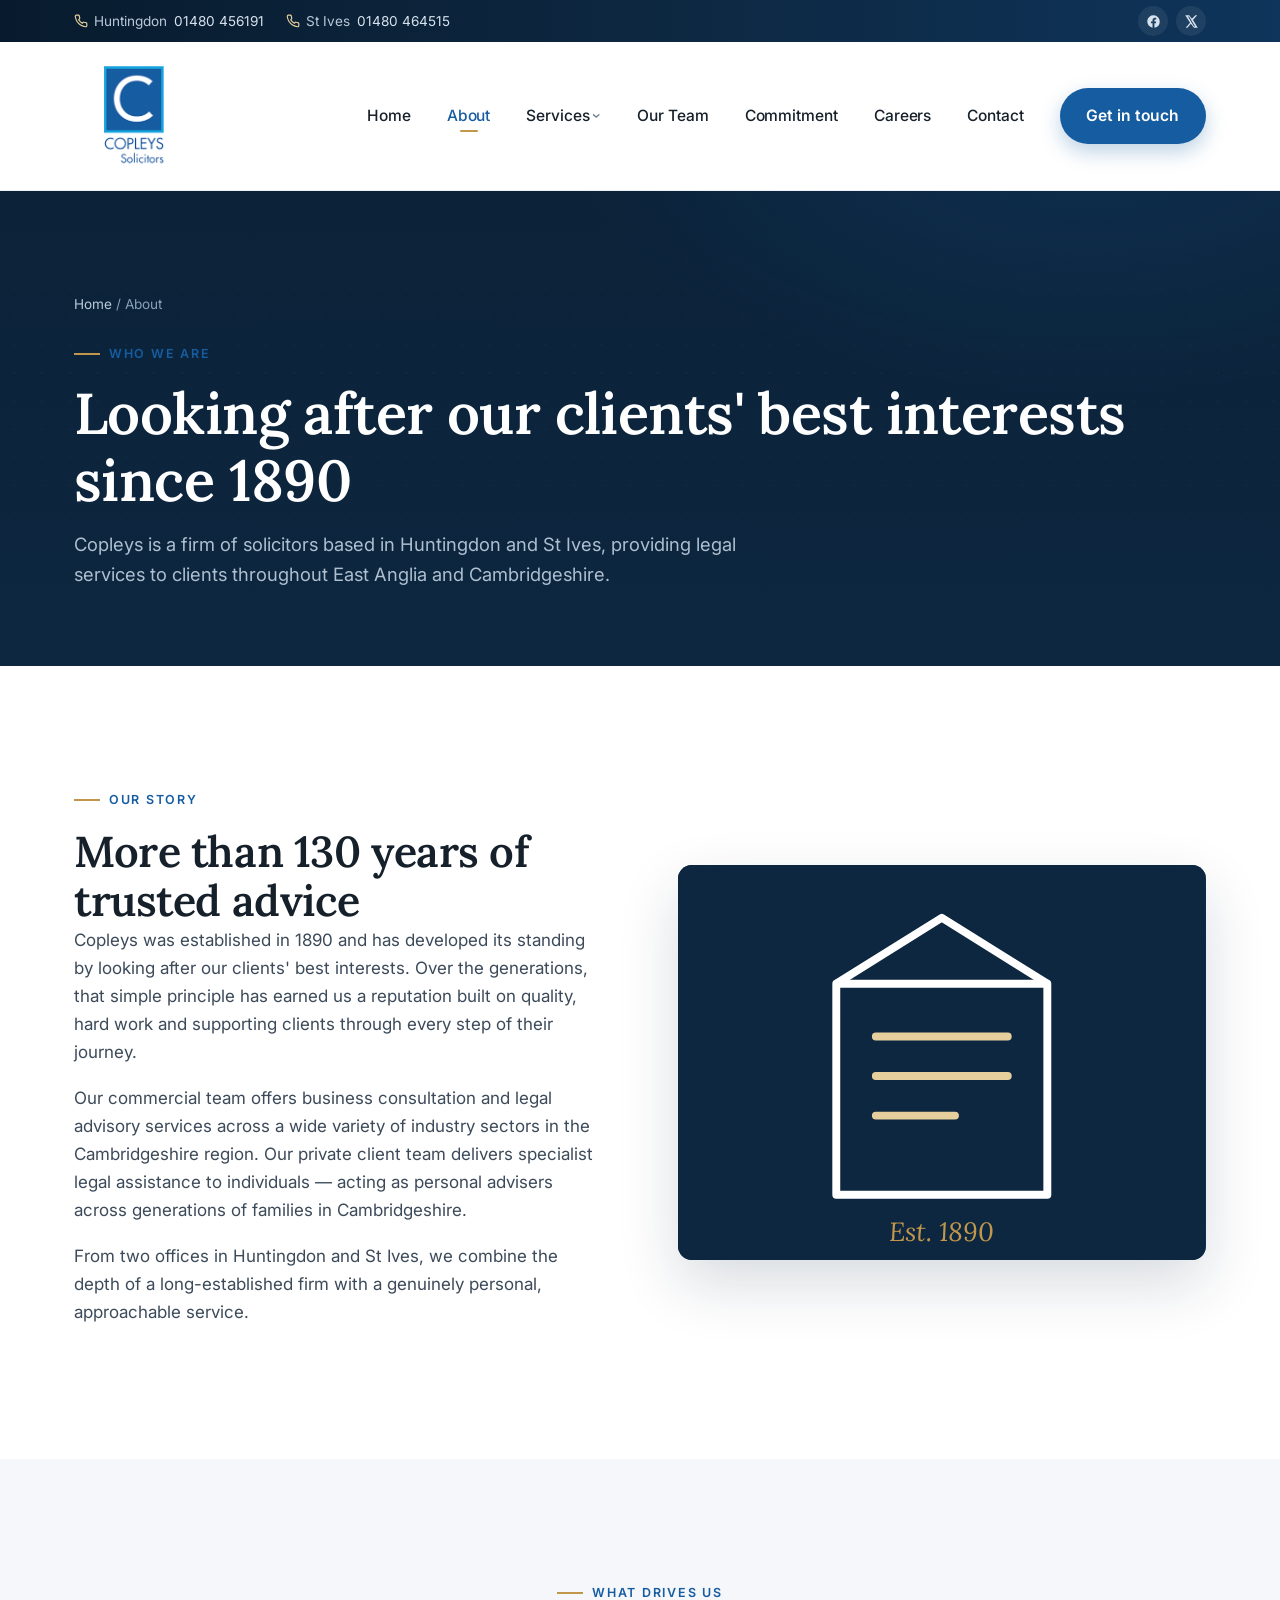
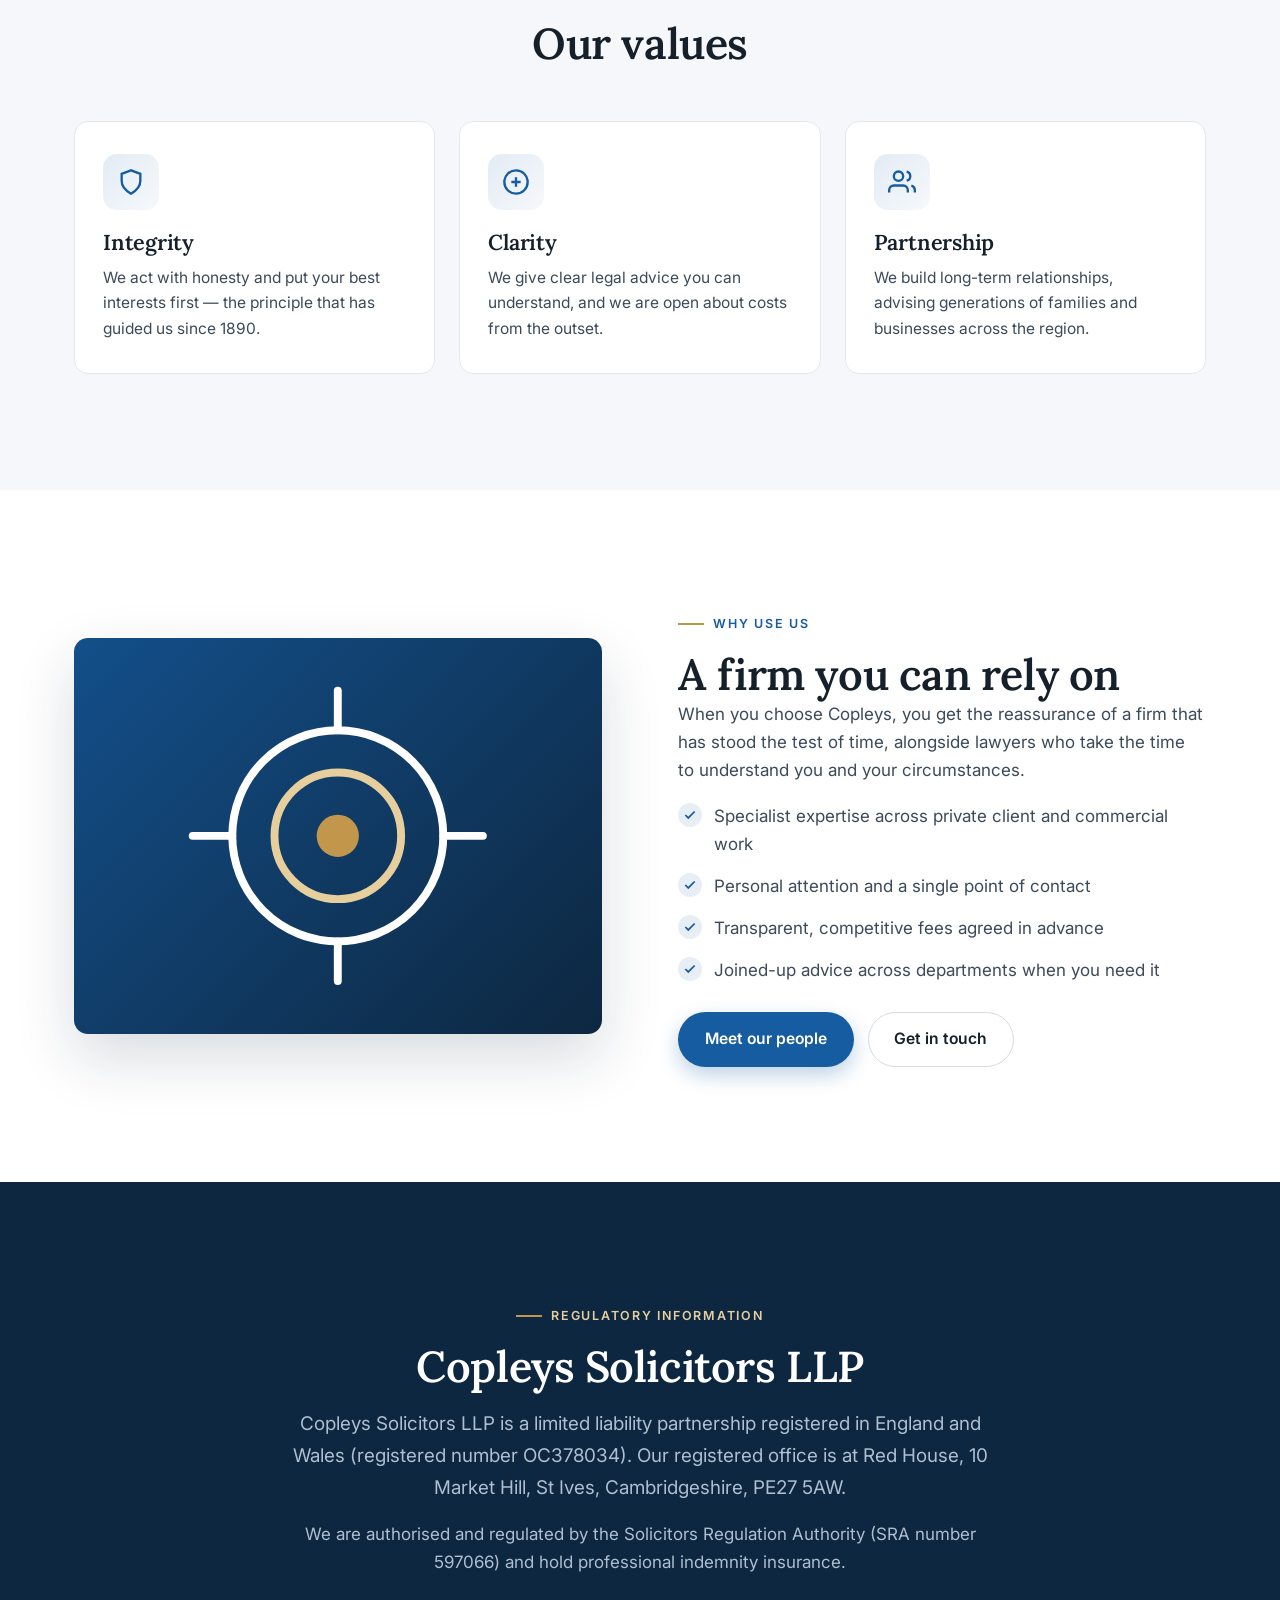
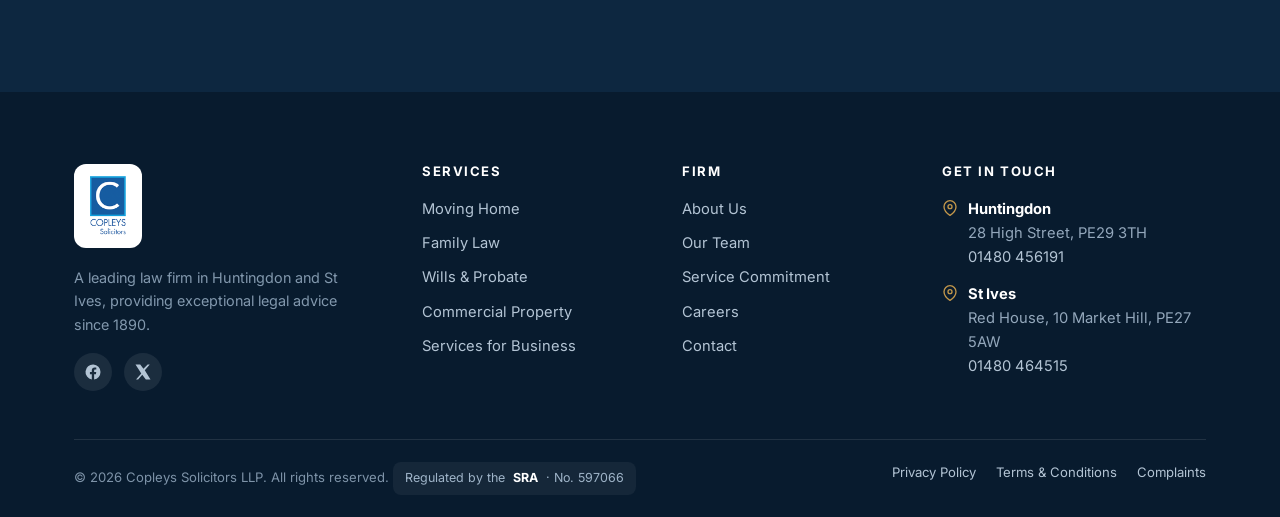
==== commit 457dfe0f: "Fixed bugs and made changes" ====
--- a/about.html
+++ b/about.html
@@ -74,7 +74,7 @@
       <h2>More than 130 years of trusted advice</h2>
       <div class="prose">
         <p>Copleys was established in 1890 and has developed its standing by looking after our clients' best interests. Over the generations, that simple principle has earned us a reputation built on quality, hard work and supporting clients through every step of their journey.</p>
-        <p>Our practice is organised into two divisions. Our commercial team offers business consultation and legal advisory services across a wide variety of industry sectors in the Cambridgeshire region. Our Private Client division delivers specialist legal assistance to individuals — functioning as personal advisers across generations of families in Cambridgeshire.</p>
+        <p>Our commercial team offers business consultation and legal advisory services across a wide variety of industry sectors in the Cambridgeshire region. Our private client team delivers specialist legal assistance to individuals — acting as personal advisers across generations of families in Cambridgeshire.</p>
         <p>From two offices in Huntingdon and St Ives, we combine the depth of a long-established firm with a genuinely personal, approachable service.</p>
       </div>
     </div>
--- a/css/styles.css
+++ b/css/styles.css
@@ -119,7 +119,7 @@
    Header / Nav
    ========================================================================== */
 .topbar {
-  background: var(--navy);
+  background: linear-gradient(90deg, var(--navy-900) 0%, var(--navy) 50%, var(--blue-700) 140%);
   color: #b9c8d8;
   font-size: .85rem;
 }
@@ -132,35 +132,51 @@
 .topbar__offices { display: flex; gap: 22px; flex-wrap: wrap; }
 .topbar__offices span { display: inline-flex; align-items: center; gap: .4rem; }
 .topbar__offices svg { width: 14px; height: 14px; color: var(--gold-soft); }
-.topbar__social { display: flex; gap: 14px; align-items: center; }
-.topbar__social a { display: inline-flex; }
-.topbar__social svg { width: 16px; height: 16px; }
+.topbar__social { display: flex; gap: 8px; align-items: center; }
+.topbar__social a {
+  display: inline-flex; align-items: center; justify-content: center;
+  width: 30px; height: 30px; border-radius: 50%;
+  background: rgba(255,255,255,.07);
+  transition: background .2s var(--ease), transform .2s var(--ease), color .2s var(--ease);
+}
+.topbar__social a:hover { background: var(--gold); color: var(--navy); transform: translateY(-1px); }
+.topbar__social svg { width: 15px; height: 15px; }
 
 .site-header {
   position: sticky; top: 0; z-index: 100;
-  background: rgba(255,255,255,.86);
-  backdrop-filter: saturate(160%) blur(12px);
-  -webkit-backdrop-filter: saturate(160%) blur(12px);
-  border-bottom: 1px solid var(--line);
-  transition: box-shadow .3s var(--ease);
-}
-.site-header.is-stuck { box-shadow: 0 6px 24px rgba(13,39,64,.09); }
-.nav { display: flex; align-items: center; justify-content: space-between; min-height: 104px; gap: 24px; }
+  background: rgba(255,255,255,.78);
+  backdrop-filter: saturate(180%) blur(16px);
+  -webkit-backdrop-filter: saturate(180%) blur(16px);
+  border-bottom: 1px solid rgba(228,233,238,.7);
+  transition: box-shadow .3s var(--ease), background .3s var(--ease), border-color .3s var(--ease);
+}
+.site-header.is-stuck {
+  background: rgba(255,255,255,.92);
+  border-color: transparent;
+  box-shadow: 0 8px 30px rgba(13,39,64,.10);
+}
+.site-header.is-stuck .nav { min-height: 78px; }
+.site-header.is-stuck .brand img { height: 64px; }
+.nav { display: flex; align-items: center; justify-content: space-between; min-height: 104px; gap: 24px; transition: min-height .3s var(--ease); }
 .brand { display: flex; align-items: center; gap: 12px; flex-shrink: 0; }
-.brand img { height: 88px; width: auto; }
-.nav-links { display: flex; align-items: center; gap: 4px; }
+.brand img { height: 88px; width: auto; transition: height .3s var(--ease); }
+.nav-links { display: flex; align-items: center; gap: 2px; }
 .nav-links > li > a {
-  display: block; padding: .6rem .9rem; border-radius: 8px;
-  font-weight: 500; font-size: .97rem; color: var(--ink);
+  display: block; padding: .55rem 1rem; border-radius: 999px;
+  font-weight: 500; font-size: .97rem; color: var(--ink); letter-spacing: -.005em;
   position: relative; white-space: nowrap;
-}
-.nav-links > li > a:hover,
-.nav-links > li > a[aria-current="page"] { color: var(--blue); background: var(--bg-soft); }
-.nav-links > li > a[aria-current="page"]::after {
-  content: ""; position: absolute; left: 14px; right: 14px; bottom: 4px; height: 2px; background: var(--gold); border-radius: 2px;
-  transform: none; /* override the .has-sub caret rotate so the underline stays horizontal */
-  margin: 0;
-}
+  transition: color .2s var(--ease), background .25s var(--ease);
+}
+.nav-links > li > a::before {
+  content: ""; position: absolute; left: 50%; bottom: 6px; width: 0; height: 2px;
+  background: var(--gold); border-radius: 2px;
+  transform: translateX(-50%);
+  transition: width .28s var(--ease);
+}
+.nav-links > li > a:hover { color: var(--blue); background: var(--bg-soft); }
+.nav-links > li > a:hover::before { width: 18px; }
+.nav-links > li > a[aria-current="page"] { color: var(--blue); }
+.nav-links > li > a[aria-current="page"]::before { width: 18px; }
 .nav-cta { display: flex; align-items: center; gap: 12px; flex-shrink: 0; }
 .nav-btn { display: none; } /* shown only inside mobile menu by default; revealed on desktop */
 
@@ -174,14 +190,14 @@
   .nav-menu { display: contents; }                 /* hoist lists + button onto the row */
   .brand {
     order: 0; margin-right: auto;                   /* pin logo left, push nav right */
-    align-self: flex-start;                         /* top-align so the plate drops down */
     display: flex; align-items: center; justify-content: center;
-    height: 128px; padding: 0 30px;                 /* taller than the 90px bar → ~38px overhang */
-    background: #fff; border-radius: 0 0 16px 16px;
-    box-shadow: 0 16px 26px rgba(13,39,64,.07);
+    padding: 24px 30px;
+    transition: padding .3s var(--ease);
     position: relative; z-index: 3;
   }
   .brand img { height: 100px; }                     /* big, clear logo */
+  .site-header.is-stuck .brand { padding-top: 10px; padding-bottom: 10px; }
+  .site-header.is-stuck .brand img { height: 56px; }
   .nav-left, .nav-right { display: flex; align-items: center; gap: 4px; }
   .nav-left  { order: 1; }
   .nav-right { order: 2; }
@@ -190,17 +206,33 @@
 
 /* dropdown */
 .has-sub { position: relative; }
-.has-sub > a::after { content: "›"; margin-left: .35rem; transform: rotate(90deg); display: inline-block; font-size: .9em; color: var(--muted); }
+.has-sub > a::after {
+  content: "›"; margin-left: .35rem; display: inline-block; font-size: .9em; color: var(--muted);
+  transform: rotate(90deg); transform-origin: center;
+  transition: transform .25s var(--ease), color .2s var(--ease);
+}
+.has-sub:hover > a::after, .has-sub:focus-within > a::after { transform: rotate(-90deg); color: var(--blue); }
 .submenu {
-  position: absolute; top: calc(100% + 6px); left: 0;
-  background: #fff; border: 1px solid var(--line); border-radius: 12px;
-  box-shadow: var(--shadow-lg); padding: 8px; min-width: 268px;
-  opacity: 0; visibility: hidden; transform: translateY(8px);
-  transition: opacity .2s var(--ease), transform .2s var(--ease), visibility .2s;
-}
-.has-sub:hover .submenu, .has-sub:focus-within .submenu { opacity: 1; visibility: visible; transform: translateY(0); }
-.submenu a { display: block; padding: .6rem .8rem; border-radius: 8px; color: var(--ink); font-size: .95rem; font-weight: 500; }
-.submenu a:hover { background: var(--bg-soft); color: var(--blue); }
+  position: absolute; top: calc(100% + 10px); left: 50%;
+  background: rgba(255,255,255,.96);
+  backdrop-filter: saturate(180%) blur(14px);
+  -webkit-backdrop-filter: saturate(180%) blur(14px);
+  border: 1px solid var(--line); border-radius: 16px;
+  box-shadow: var(--shadow-lg); padding: 10px; min-width: 280px;
+  opacity: 0; visibility: hidden; transform: translate(-50%, 10px) scale(.98); transform-origin: top center;
+  transition: opacity .22s var(--ease), transform .22s var(--ease), visibility .22s;
+}
+.submenu::before {
+  content: ""; position: absolute; top: -6px; left: 50%; width: 12px; height: 12px;
+  background: inherit; border-left: 1px solid var(--line); border-top: 1px solid var(--line);
+  transform: translateX(-50%) rotate(45deg);
+}
+.has-sub:hover .submenu, .has-sub:focus-within .submenu { opacity: 1; visibility: visible; transform: translate(-50%, 0) scale(1); }
+.submenu a {
+  display: block; padding: .65rem .85rem; border-radius: 10px; color: var(--ink); font-size: .95rem; font-weight: 500;
+  position: relative; transition: background .18s var(--ease), color .18s var(--ease), padding-left .18s var(--ease);
+}
+.submenu a:hover { background: var(--bg-soft); color: var(--blue); padding-left: 1.05rem; }
 .submenu a span { display: block; font-size: .8rem; color: var(--muted); font-weight: 400; margin-top: 1px; }
 
 /* burger */
@@ -283,13 +315,22 @@
   background: #fff; border: 1px solid var(--line); border-radius: var(--radius);
   padding: 32px 28px; transition: transform .3s var(--ease), box-shadow .3s var(--ease), border-color .3s var(--ease);
   display: flex; flex-direction: column; height: 100%;
+  position: relative; overflow: hidden;
+}
+.svc-card::after {
+  content: ""; position: absolute; top: 0; left: 0; right: 0; height: 3px;
+  background: linear-gradient(90deg, var(--blue), var(--gold));
+  transform: scaleX(0); transform-origin: left; transition: transform .35s var(--ease);
 }
 .svc-card:hover { transform: translateY(-6px); box-shadow: var(--shadow); border-color: transparent; }
+.svc-card:hover::after { transform: scaleX(1); }
 .svc-card .ico {
   width: 56px; height: 56px; border-radius: 14px;
   background: linear-gradient(135deg, rgba(22,92,161,.12), rgba(22,92,161,.04));
   color: var(--blue); display: grid; place-items: center; margin-bottom: 20px;
-}
+  transition: transform .3s var(--ease), background .3s var(--ease);
+}
+.svc-card:hover .ico { transform: scale(1.06); background: linear-gradient(135deg, rgba(22,92,161,.18), rgba(194,151,75,.12)); }
 .svc-card .ico svg { width: 28px; height: 28px; }
 .svc-card h3 { margin-bottom: 10px; }
 .svc-card p { color: var(--body); font-size: .97rem; flex-grow: 1; }
@@ -436,9 +477,14 @@
 .form-note { font-size: .82rem; color: var(--muted); margin-top: 6px; }
 .form-success { display: none; padding: 14px 16px; border-radius: 10px; background: rgba(22,92,161,.08); color: var(--blue-700); font-weight: 500; font-size: .95rem; border: 1px solid rgba(22,92,161,.2); margin-top: 14px; }
 .form-success.show { display: block; }
+.form-error { display: none; padding: 14px 16px; border-radius: 10px; background: rgba(176,38,30,.07); color: #b0261e; font-weight: 500; font-size: .95rem; border: 1px solid rgba(176,38,30,.25); margin-top: 14px; }
+.form-error.show { display: block; }
+.hp-field { position: absolute !important; left: -9999px; width: 1px; height: 1px; overflow: hidden; }
+.btn.is-loading { opacity: .8; cursor: progress; }
+.btn:disabled { opacity: .65; cursor: not-allowed; box-shadow: none; transform: none; }
 
 /* ---------- Map embed ---------- */
-.map-frame { border: 0; width: 100%; height: 100%; min-height: 320px; border-radius: var(--radius); filter: grayscale(.2) contrast(1.05); }
+.map-frame { display: block; border: 0; width: 100%; height: 320px; border-radius: var(--radius); filter: grayscale(.2) contrast(1.05); }
 
 /* ---------- Accordion (commitment) ---------- */
 .accordion { border: 1px solid var(--line); border-radius: var(--radius); overflow: hidden; background: #fff; box-shadow: var(--shadow-sm); }
@@ -510,8 +556,11 @@
   body.menu-open { overflow: hidden; }
   .nav-left, .nav-right { flex-direction: column; align-items: stretch; gap: 2px; }
   .nav-links > li > a { padding: .9rem .4rem; font-size: 1.05rem; border-bottom: 1px solid var(--line); border-radius: 0; }
-  .nav-links > li > a[aria-current="page"]::after { display: none; }
-  .submenu { position: static; opacity: 1; visibility: visible; transform: none; box-shadow: none; border: 0; padding: 4px 0 8px 14px; min-width: auto; }
+  .nav-links > li > a:hover { background: transparent; color: var(--blue); }
+  .nav-links > li > a::before,
+  .nav-links > li > a[aria-current="page"]::before { display: none; }
+  .submenu { position: static; opacity: 1; visibility: visible; transform: none; box-shadow: none; border: 0; padding: 4px 0 8px 14px; min-width: auto; backdrop-filter: none; -webkit-backdrop-filter: none; background: transparent; }
+  .submenu::before { display: none; }
   .has-sub > a::after { display: none; }
   .nav-btn { display: inline-flex; margin-top: 16px; width: 100%; }
 }
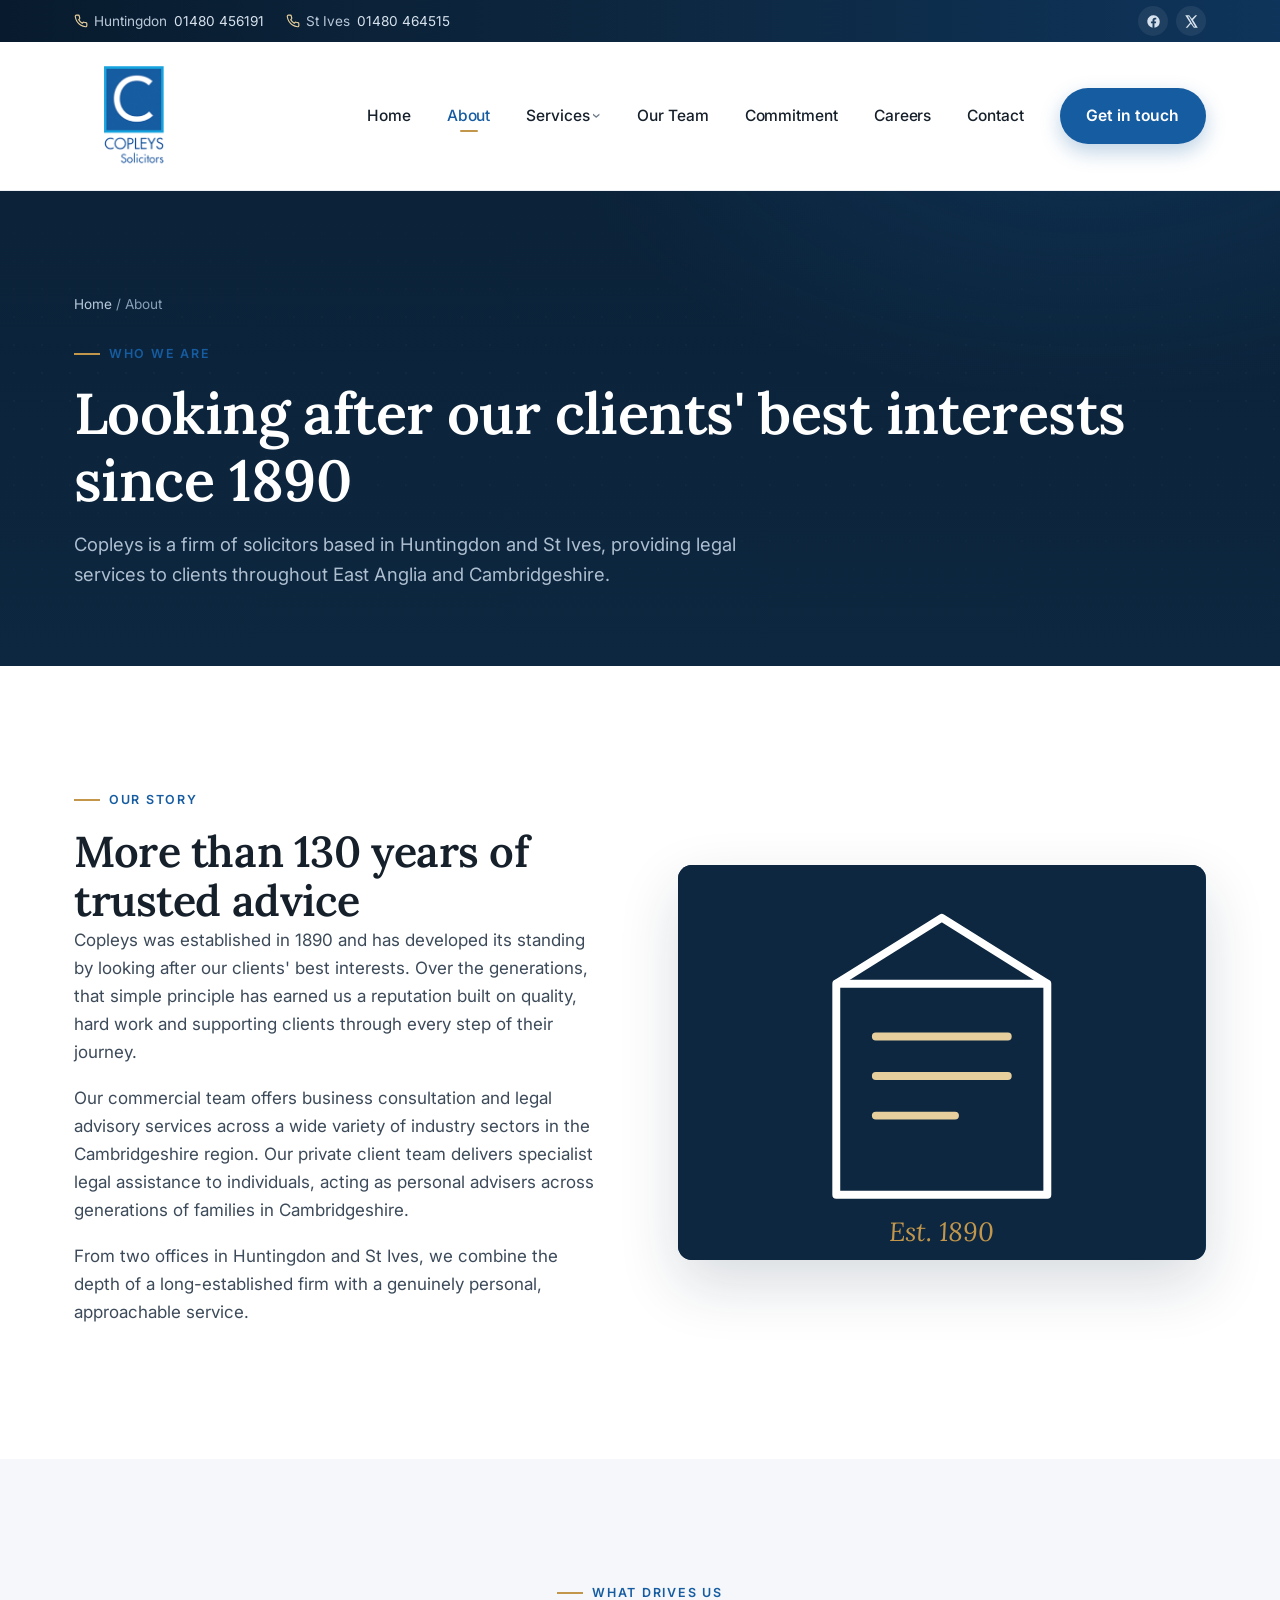
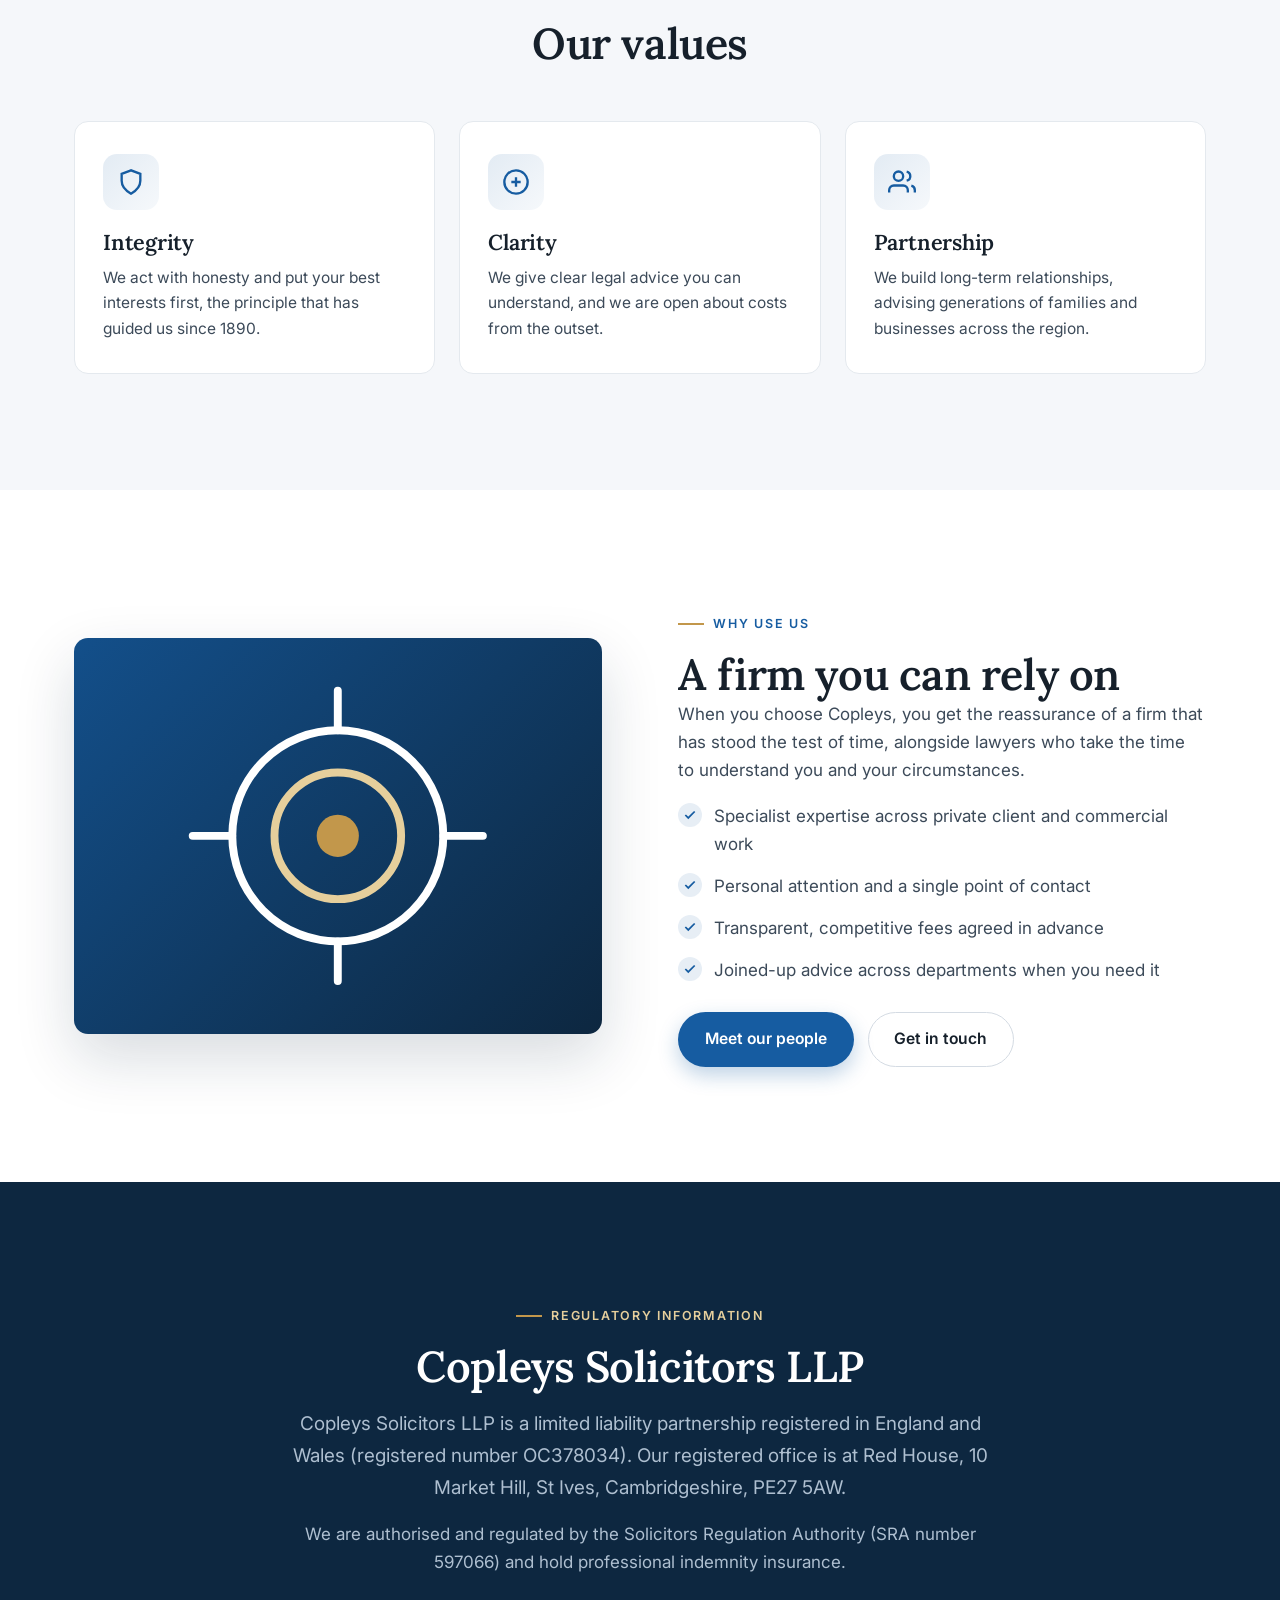
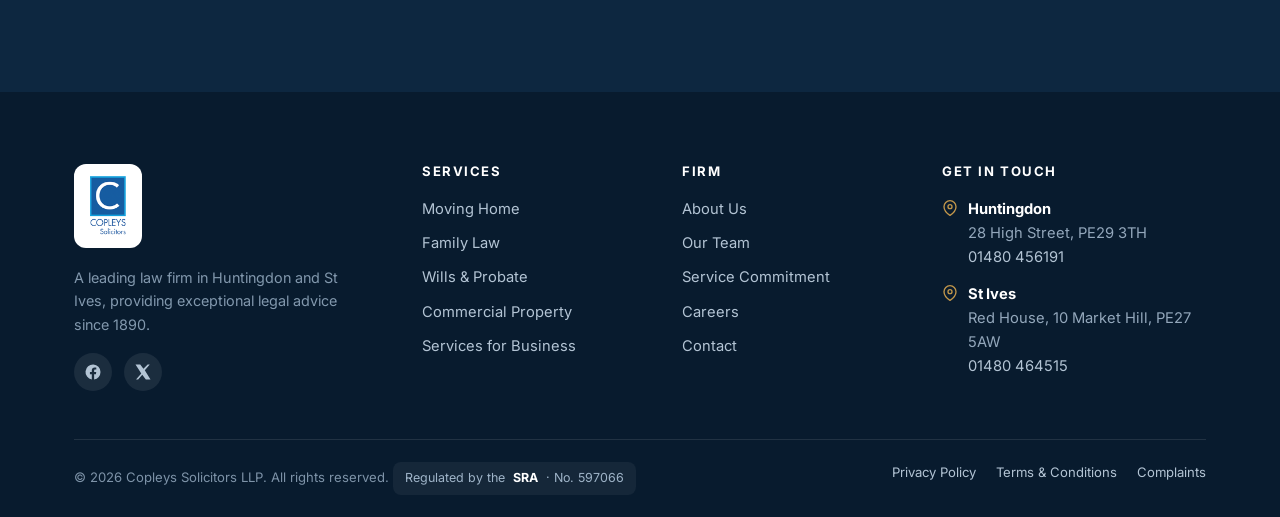
==== commit df810d15: "Removed em dashes and semi colons" ====
--- a/about.html
+++ b/about.html
@@ -74,7 +74,7 @@
       <h2>More than 130 years of trusted advice</h2>
       <div class="prose">
         <p>Copleys was established in 1890 and has developed its standing by looking after our clients' best interests. Over the generations, that simple principle has earned us a reputation built on quality, hard work and supporting clients through every step of their journey.</p>
-        <p>Our commercial team offers business consultation and legal advisory services across a wide variety of industry sectors in the Cambridgeshire region. Our private client team delivers specialist legal assistance to individuals — acting as personal advisers across generations of families in Cambridgeshire.</p>
+        <p>Our commercial team offers business consultation and legal advisory services across a wide variety of industry sectors in the Cambridgeshire region. Our private client team delivers specialist legal assistance to individuals, acting as personal advisers across generations of families in Cambridgeshire.</p>
         <p>From two offices in Huntingdon and St Ives, we combine the depth of a long-established firm with a genuinely personal, approachable service.</p>
       </div>
     </div>
@@ -93,7 +93,7 @@
     <div class="grid grid-3">
       <div class="svc-card reveal">
         <div class="ico"><svg viewBox="0 0 24 24" fill="none" stroke="currentColor" stroke-width="2"><path d="M12 2 4 5v6c0 5 3.4 8.5 8 11 4.6-2.5 8-6 8-11V5l-8-3z"/></svg></div>
-        <h3>Integrity</h3><p>We act with honesty and put your best interests first — the principle that has guided us since 1890.</p>
+        <h3>Integrity</h3><p>We act with honesty and put your best interests first, the principle that has guided us since 1890.</p>
       </div>
       <div class="svc-card reveal">
         <div class="ico"><svg viewBox="0 0 24 24" fill="none" stroke="currentColor" stroke-width="2"><path d="M12 8v8M8 12h8"/><circle cx="12" cy="12" r="10"/></svg></div>
--- a/css/styles.css
+++ b/css/styles.css
@@ -1,5 +1,5 @@
 /* ==========================================================================
-   Copleys Solicitors — modern rebuild
+   Copleys Solicitors, modern rebuild
    Brand blue sampled from logo: #165CA1
    ========================================================================== */
 
@@ -103,7 +103,17 @@
   border: 1.5px solid transparent; cursor: pointer;
   transition: transform .2s var(--ease), background .2s var(--ease), box-shadow .2s var(--ease), color .2s var(--ease);
   white-space: nowrap;
-}
+  position: relative; overflow: hidden; isolation: isolate;
+}
+/* light sheen that sweeps across on hover */
+.btn::before {
+  content: ""; position: absolute; top: 0; left: -120%; z-index: -1;
+  width: 55%; height: 100%; transform: skewX(-20deg);
+  background: linear-gradient(100deg, transparent, rgba(255,255,255,.4), transparent);
+  transition: left .6s var(--ease);
+}
+.btn:hover::before { left: 150%; }
+.btn:active { transform: translateY(0) scale(.98); }
 .btn svg { width: 18px; height: 18px; }
 .btn--primary { background: var(--blue); color: #fff; box-shadow: 0 8px 20px rgba(22,92,161,.28); }
 .btn--primary:hover { background: var(--blue-700); color: #fff; transform: translateY(-2px); box-shadow: 0 12px 26px rgba(22,92,161,.34); }
@@ -521,12 +531,52 @@
 /* ==========================================================================
    Reveal animation
    ========================================================================== */
-.reveal { opacity: 0; transform: translateY(24px); transition: opacity .7s var(--ease), transform .7s var(--ease); }
-.reveal.in { opacity: 1; transform: none; }
+.reveal { opacity: 0; transform: translateY(28px); filter: blur(3px); transition: opacity .7s var(--ease), transform .7s var(--ease), filter .7s var(--ease); }
+.reveal.in { opacity: 1; transform: none; filter: none; }
+.reveal--left  { transform: translateX(-34px); }
+.reveal--right { transform: translateX(34px); }
+.reveal--scale { transform: scale(.94); }
 @media (prefers-reduced-motion: reduce) {
   * { animation: none !important; transition: none !important; scroll-behavior: auto !important; }
-  .reveal { opacity: 1; transform: none; }
-}
+  .reveal { opacity: 1; transform: none; filter: none; }
+}
+
+/* ==========================================================================
+   Interactive flourishes
+   ========================================================================== */
+/* Scroll progress indicator (element injected by JS) */
+.scroll-progress {
+  position: fixed; inset: 0 0 auto 0; height: 3px; z-index: 200;
+  transform: scaleX(0); transform-origin: 0 50%;
+  background: linear-gradient(90deg, var(--blue), var(--gold));
+  pointer-events: none; will-change: transform;
+}
+
+/* Cursor-follow spotlight on cards (uses --mx/--my set by JS) */
+.svc-card, .profile { position: relative; isolation: isolate; }
+.svc-card::before, .profile::before {
+  content: ""; position: absolute; inset: 0; z-index: -1; border-radius: inherit; pointer-events: none;
+  background: radial-gradient(240px circle at var(--mx, 50%) var(--my, 50%), rgba(22,92,161,.13), transparent 65%);
+  opacity: 0; transition: opacity .35s var(--ease);
+}
+.svc-card:hover::before, .profile:hover::before { opacity: 1; }
+/* warmer, blue-tinted lift on the service cards */
+.svc-card:hover { box-shadow: 0 18px 44px rgba(22,92,161,.16); }
+
+/* Ambient drift behind the hero glow */
+@keyframes hero-drift {
+  0%, 100% { background-position: 0 0, 0 0, 0 0; }
+  50%      { background-position: 46px -26px, 0 0, 0 0; }
+}
+.hero::after { animation: hero-drift 16s ease-in-out infinite; }
+
+/* Animated underline on footer & breadcrumb links */
+.footer-links a, .breadcrumb a { position: relative; }
+.footer-links a::after, .breadcrumb a::after {
+  content: ""; position: absolute; left: 0; bottom: -2px; width: 0; height: 1px;
+  background: currentColor; transition: width .25s var(--ease);
+}
+.footer-links a:hover::after, .breadcrumb a:hover::after { width: 100%; }
 
 /* ==========================================================================
    Responsive
@@ -540,7 +590,7 @@
   .topbar { display: none; }
   .burger { display: block; order: 3; }
   /* backdrop-filter creates a containing block for fixed children, which would
-     trap the full-screen mobile menu inside the header — disable it on mobile */
+     trap the full-screen mobile menu inside the header, disable it on mobile */
   .site-header { backdrop-filter: none; -webkit-backdrop-filter: none; background: #fff; }
   .nav { display: flex; align-items: center; justify-content: space-between; min-height: 84px; }
   .brand { order: 1; }
@@ -572,4 +622,6 @@
   .contact-grid { grid-template-columns: 1fr; }
   .footer-grid { grid-template-columns: 1fr; }
   body { font-size: 16px; }
-}
+  /* pull the hero building image in from the far right to ~75% across */
+  .hero::before { background-position: 75% center; }
+}
